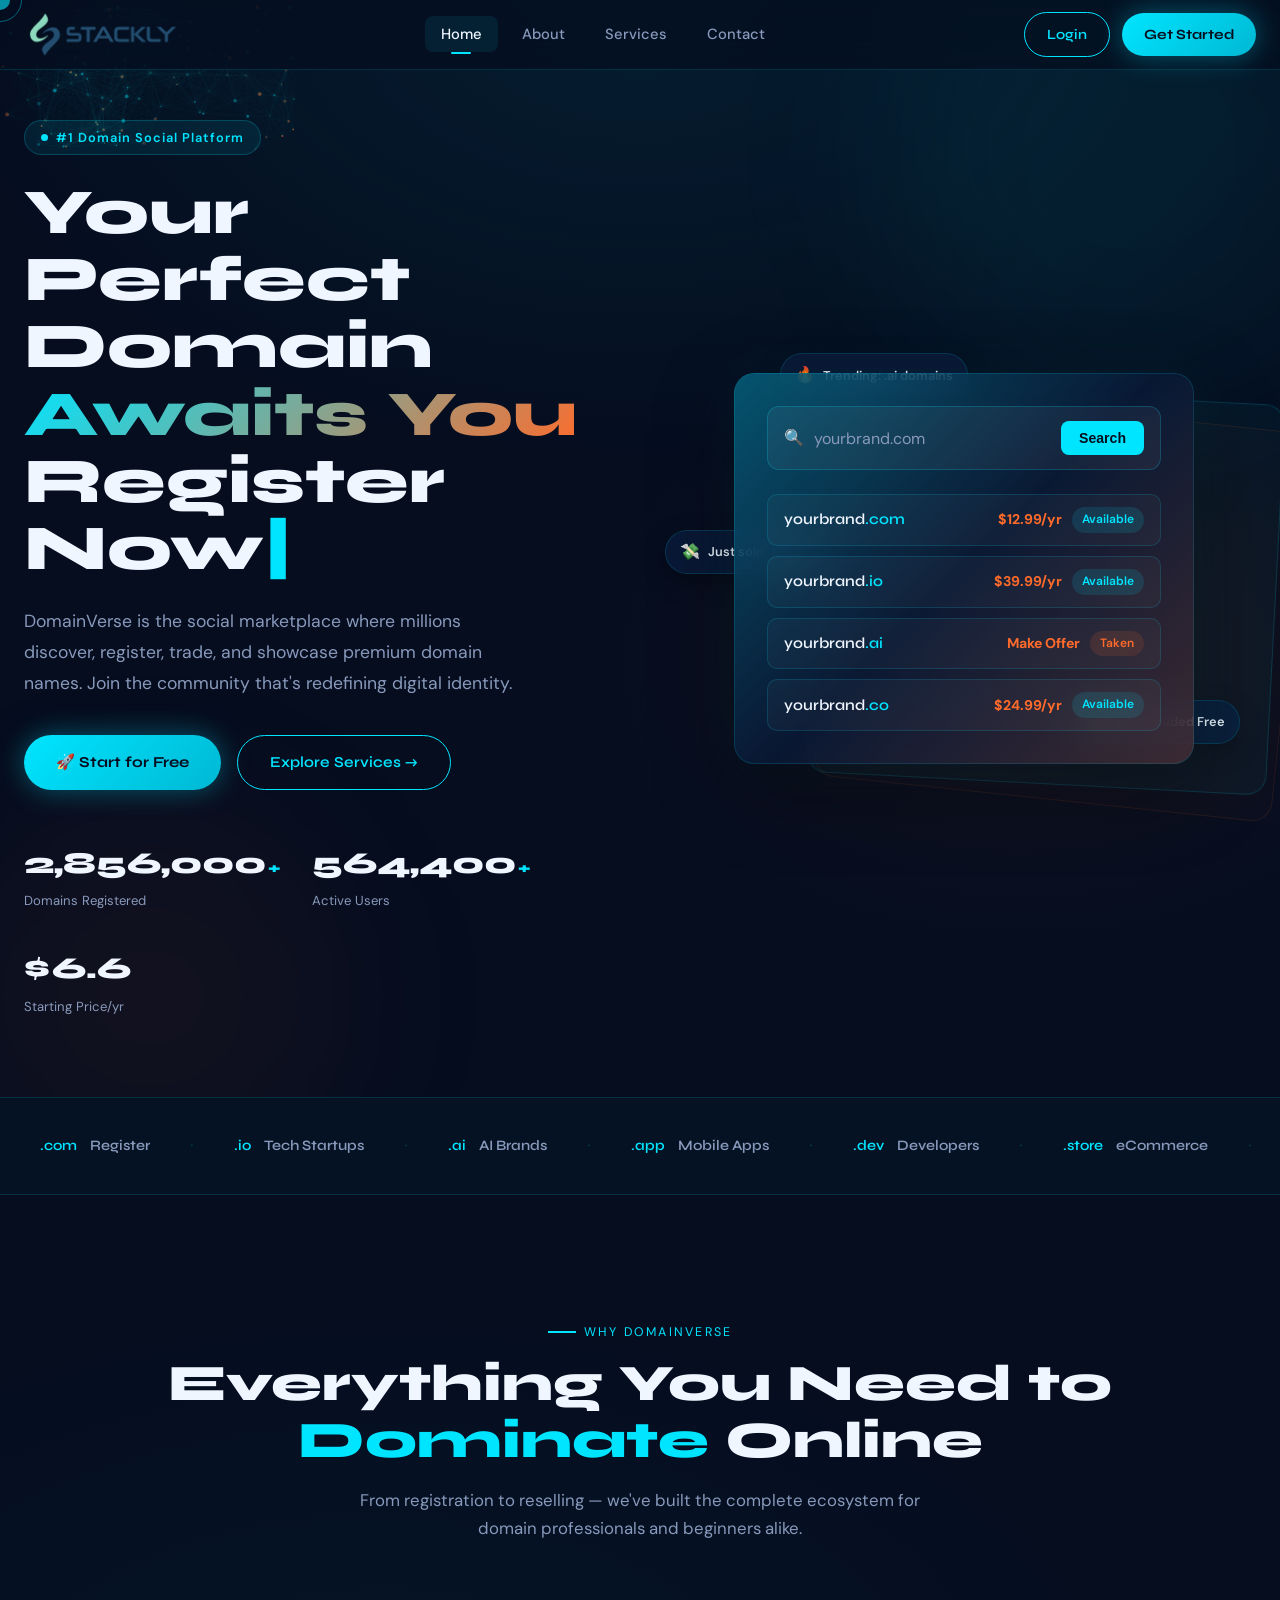
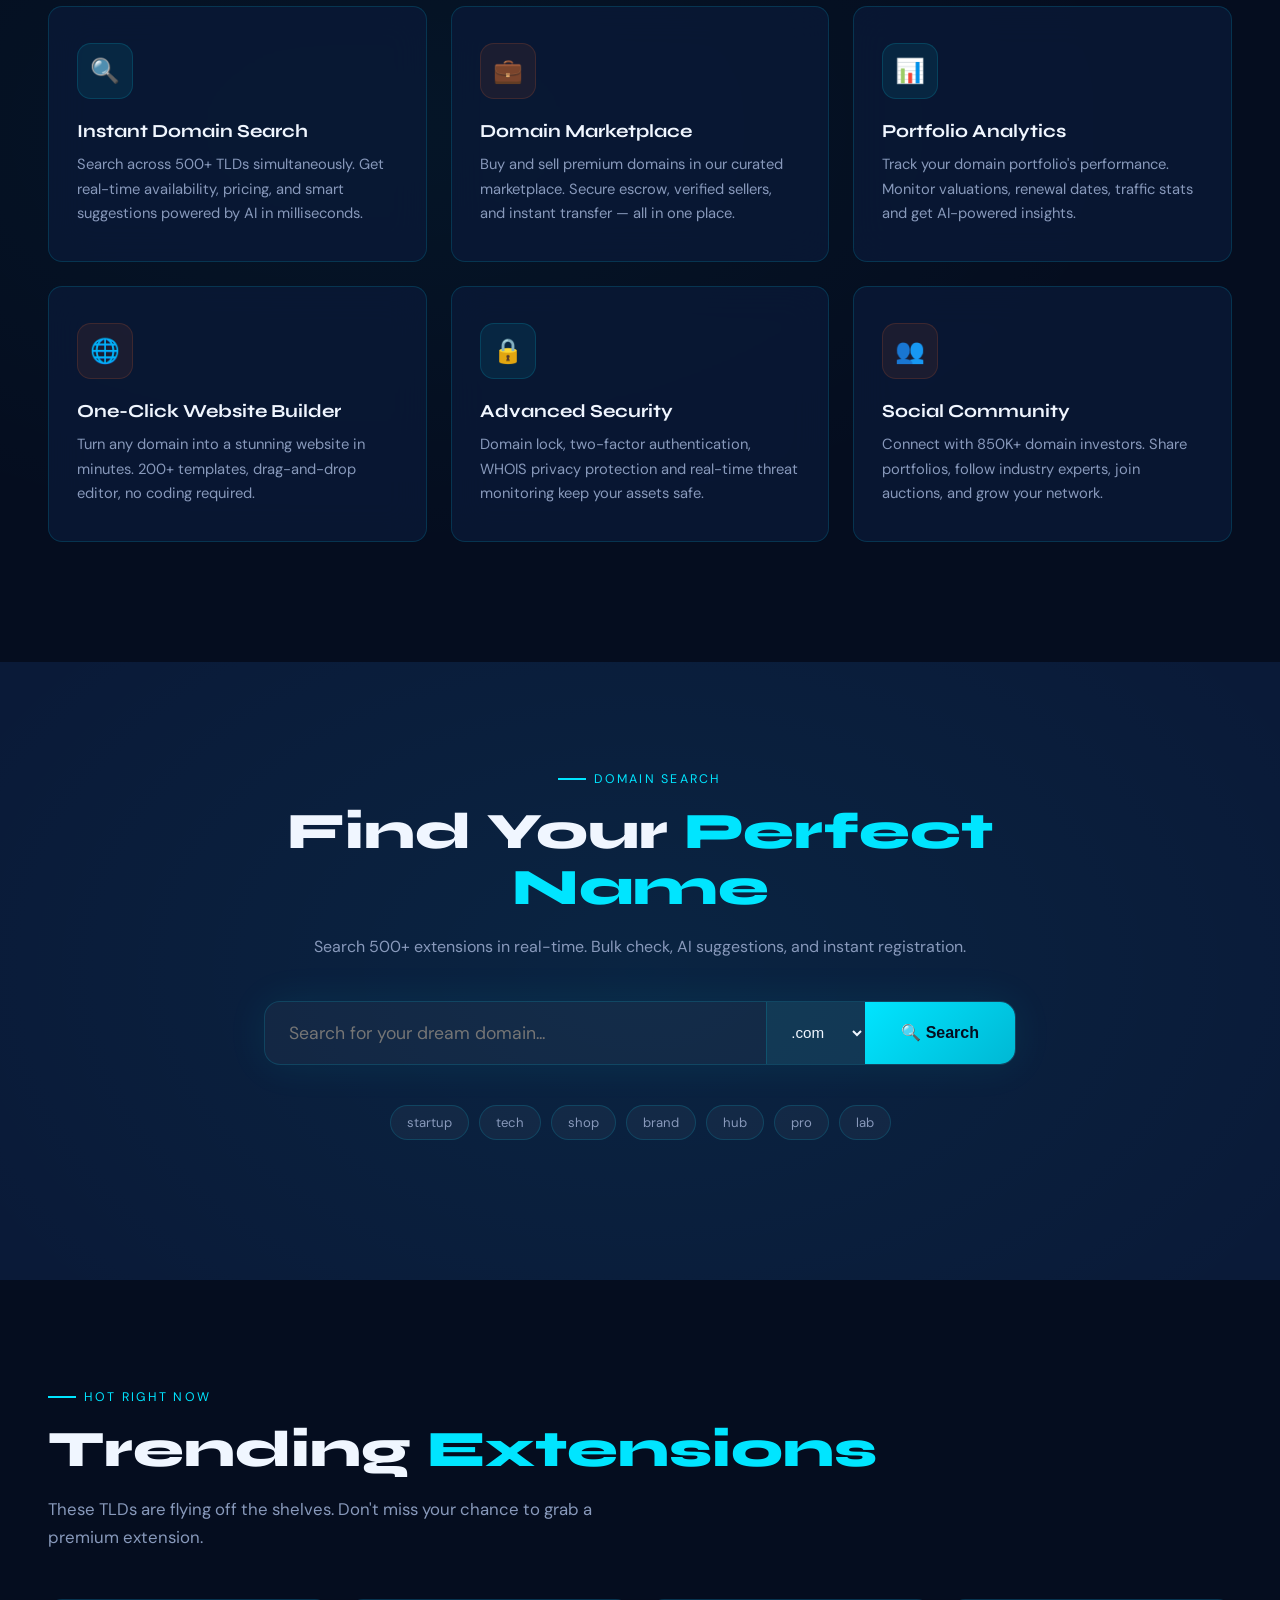
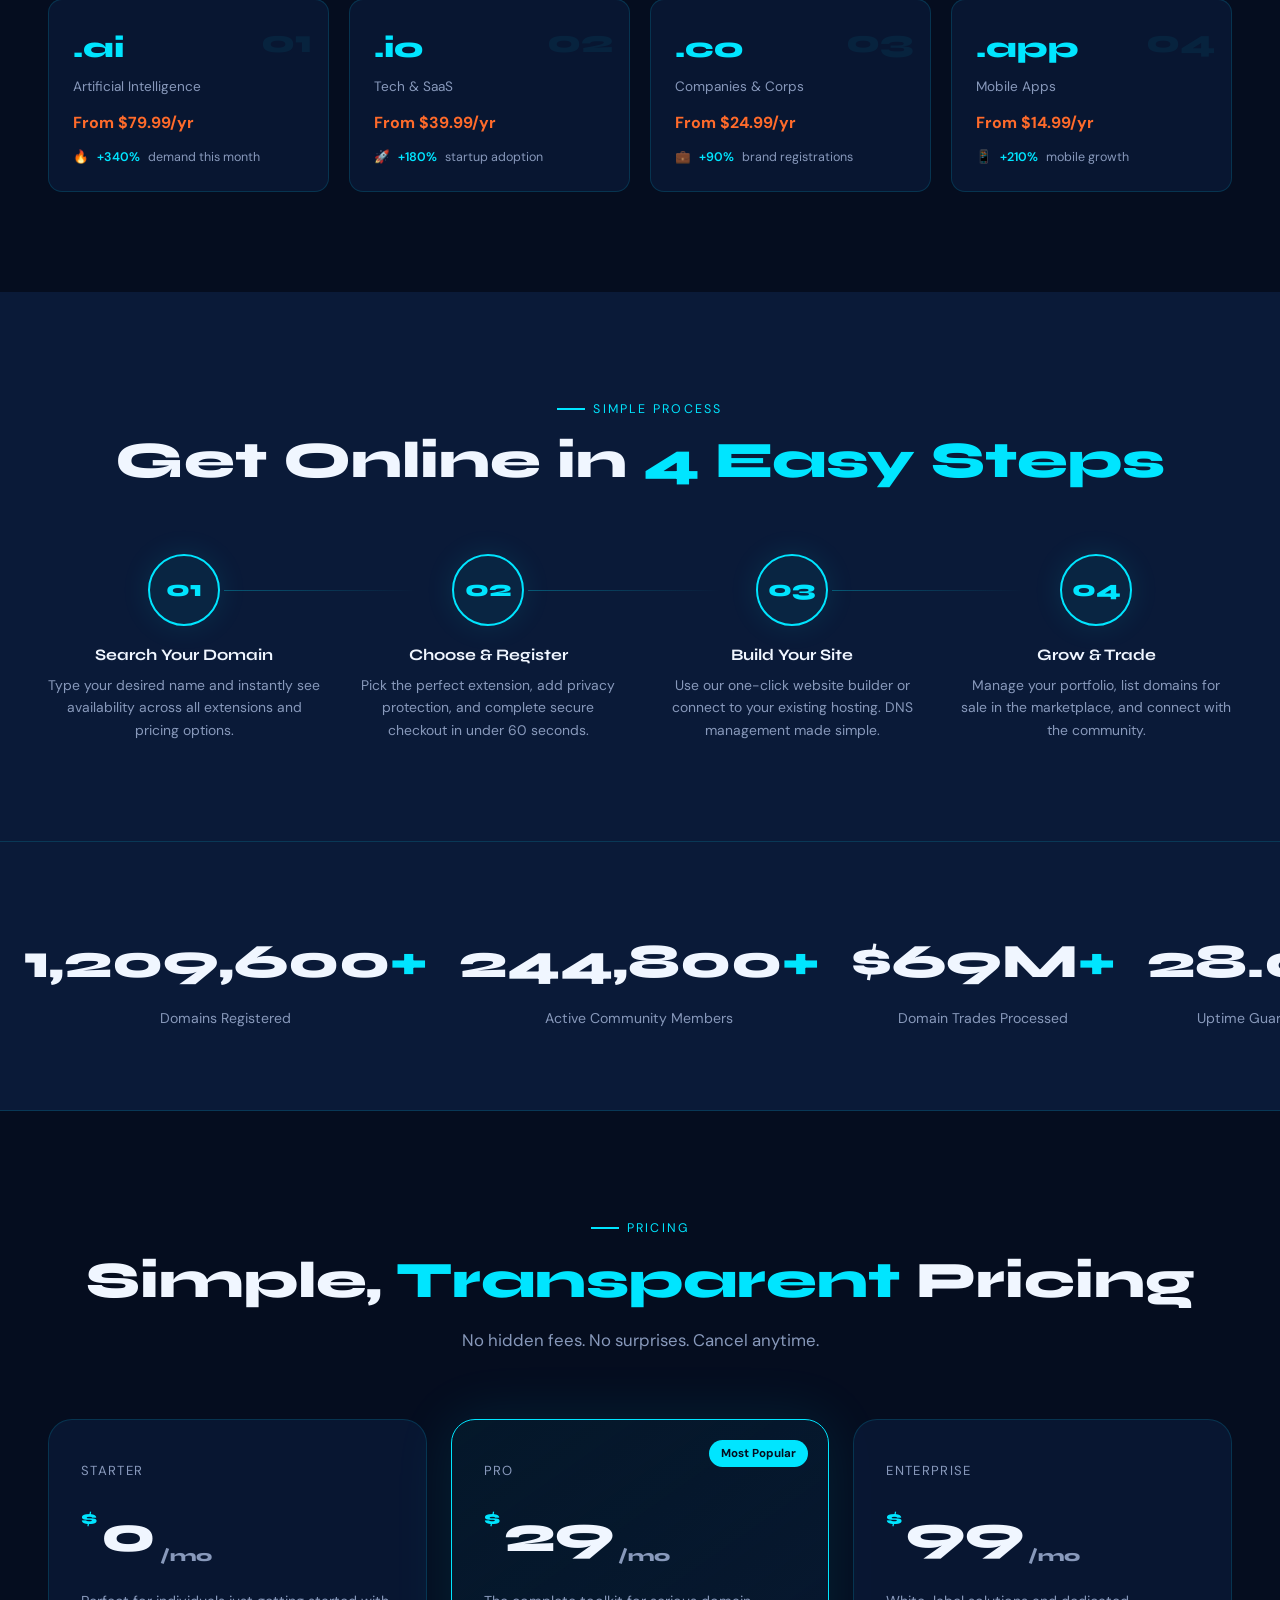
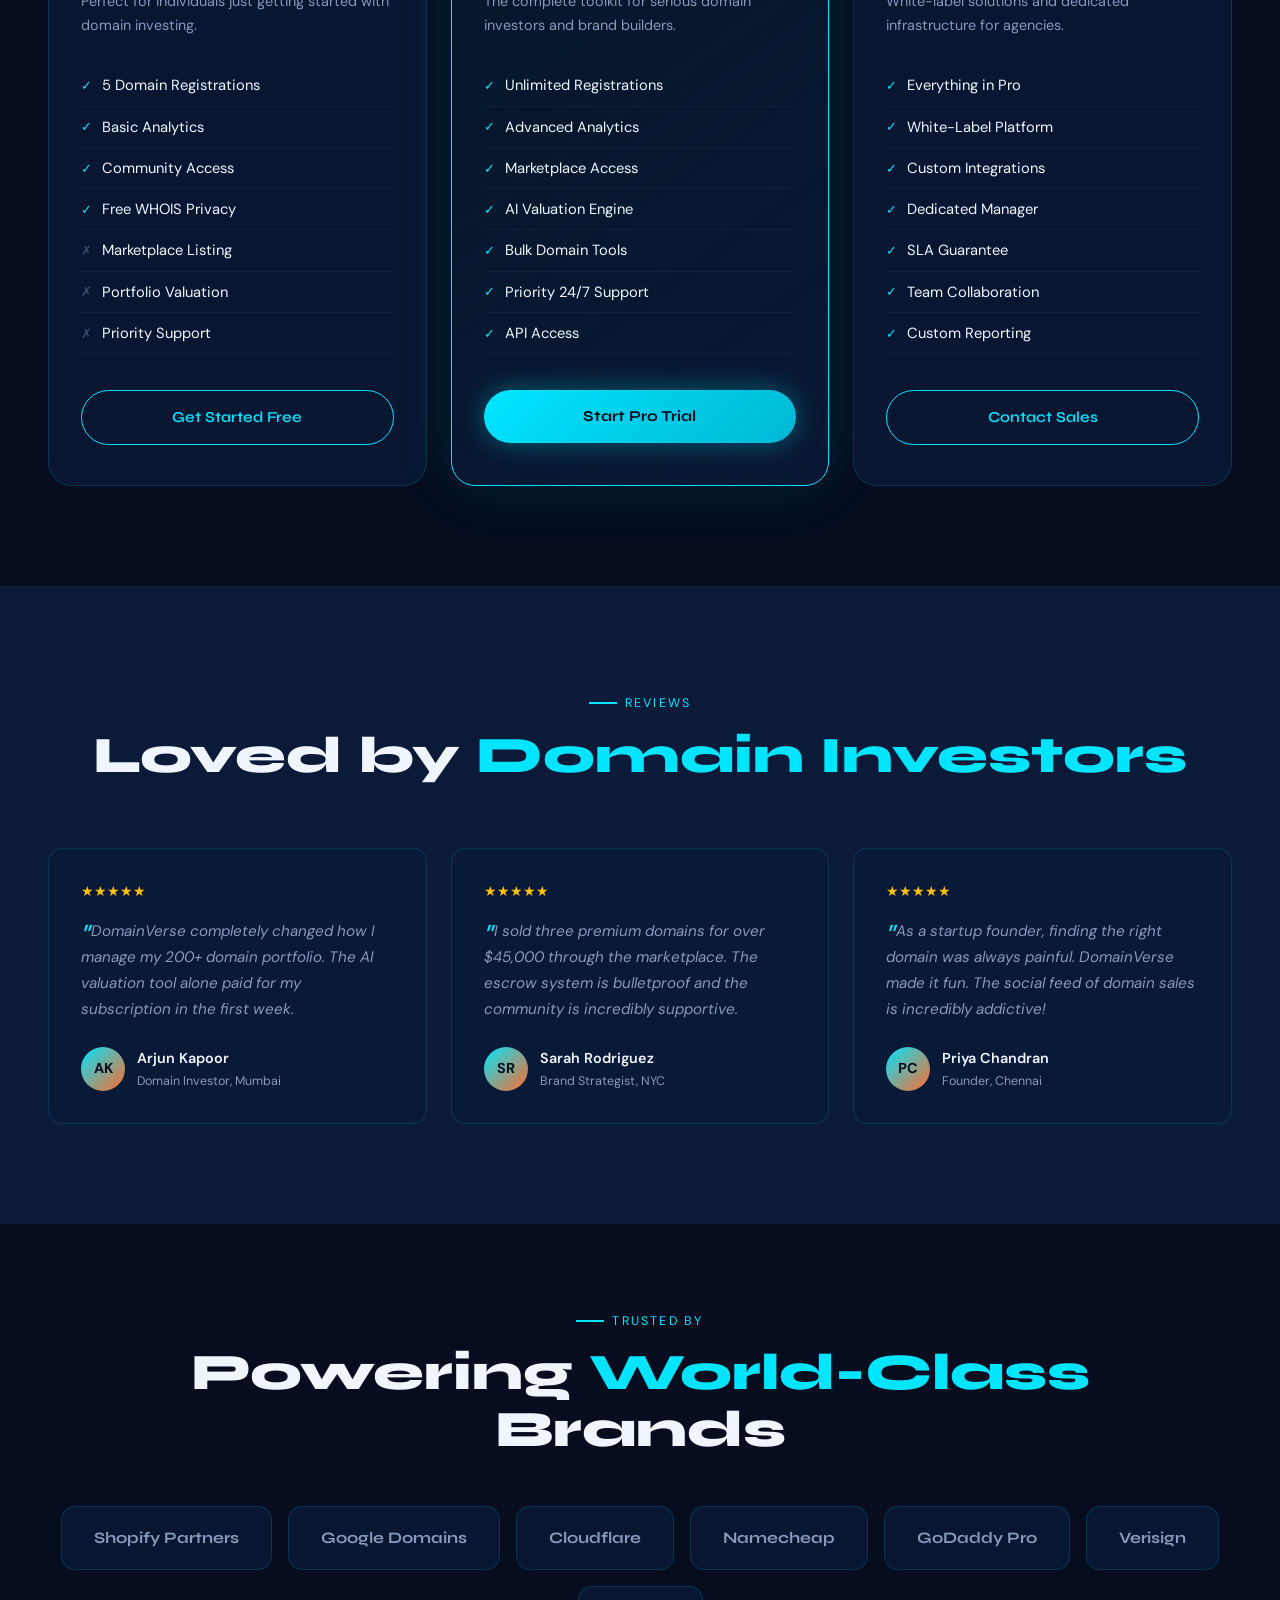
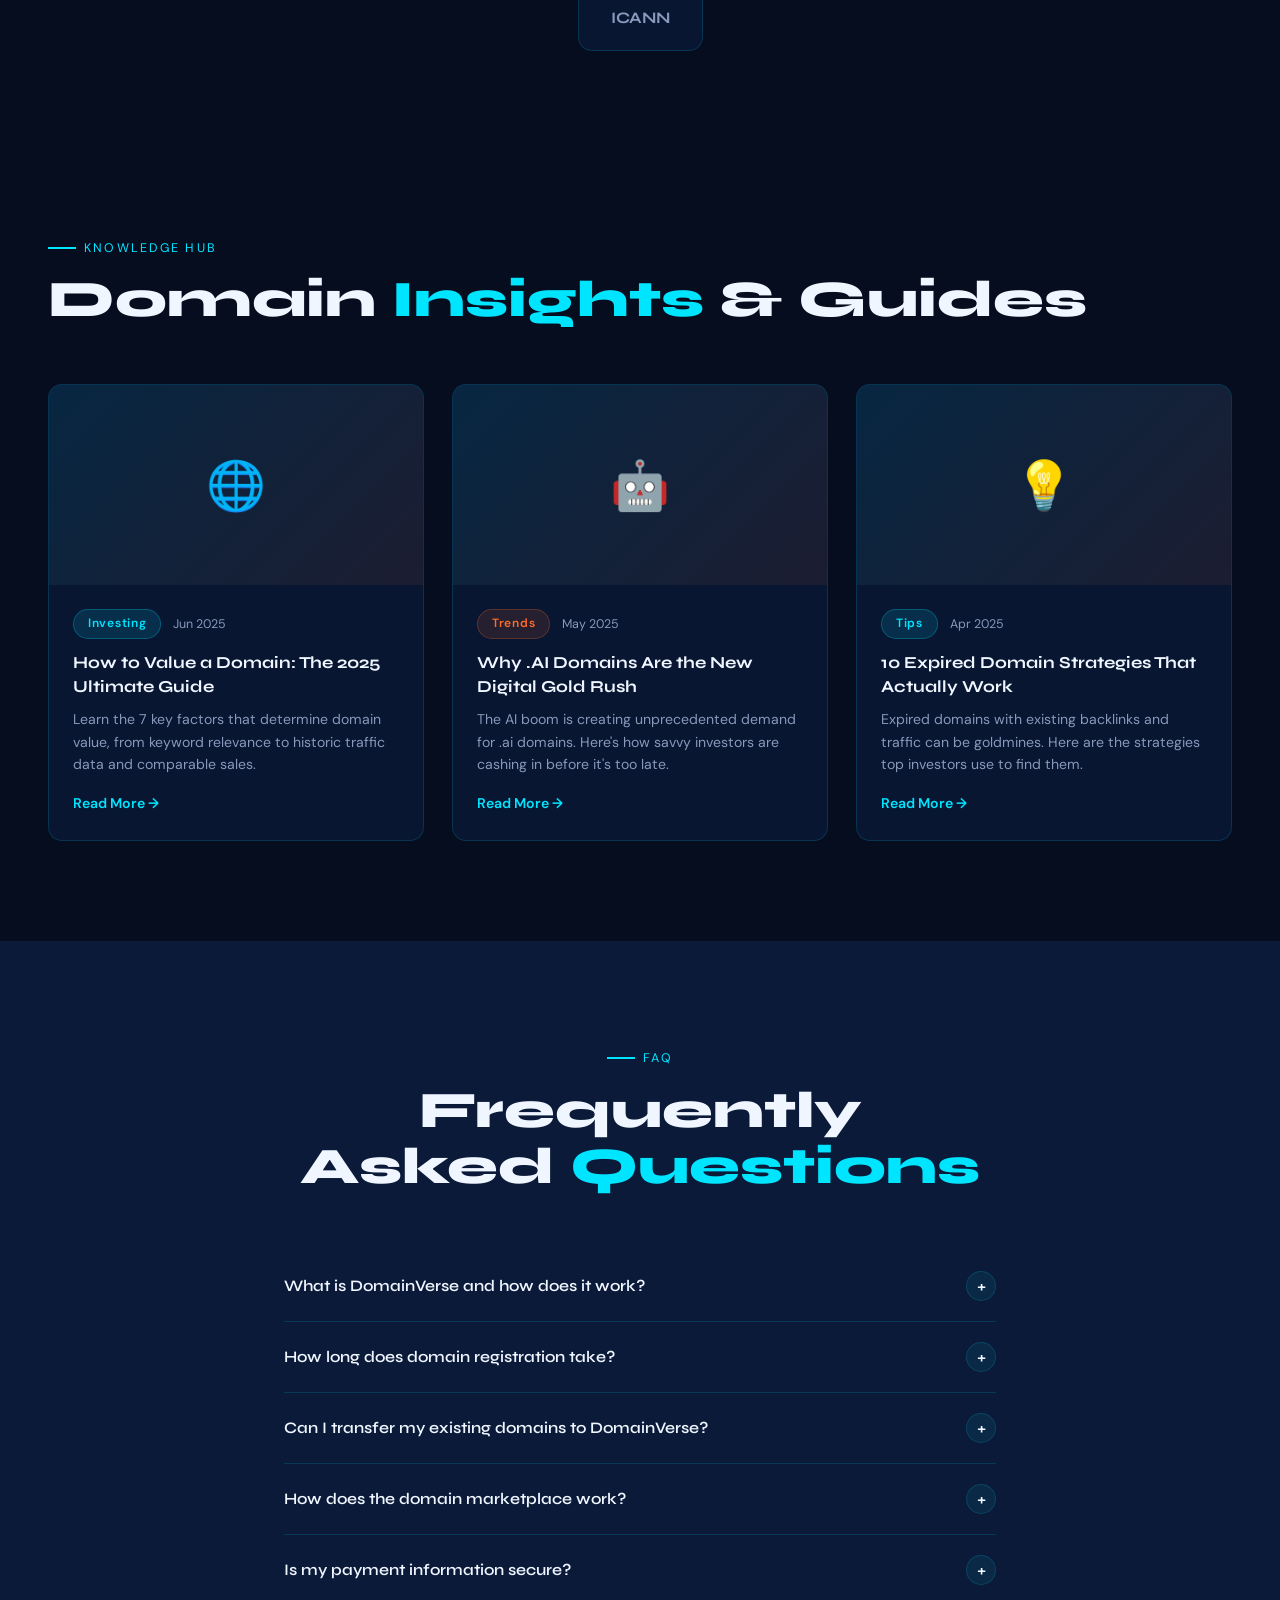
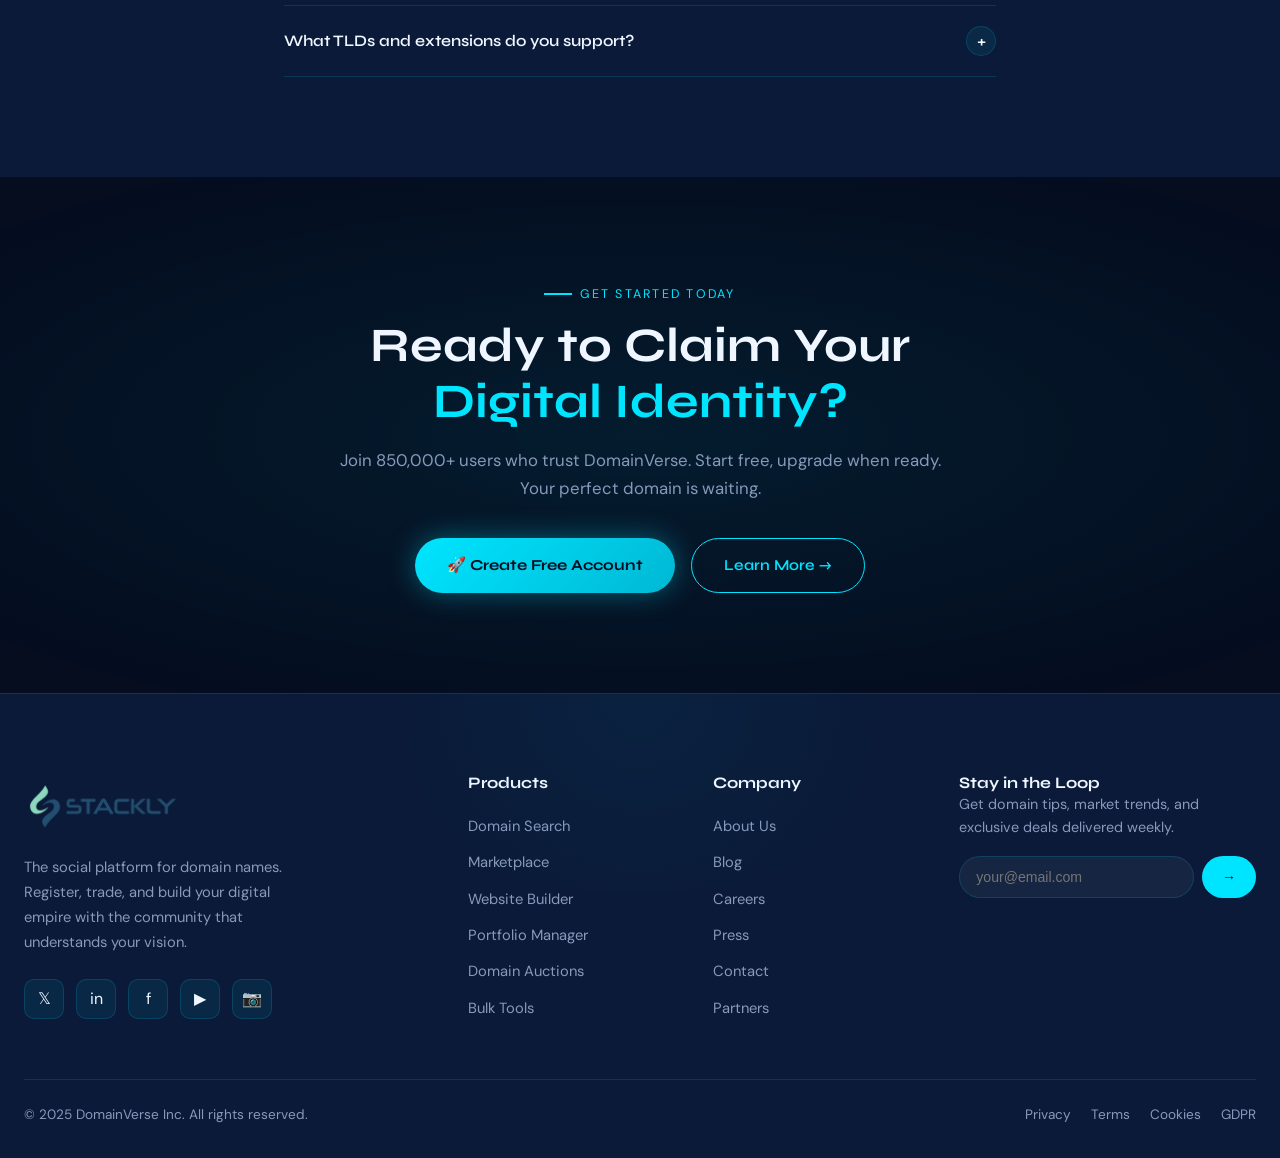
==== index.html @ 34e88f51 "first commit" ====
<!DOCTYPE html>
<html lang="en">
<head>
  <meta charset="UTF-8" />
  <meta name="viewport" content="width=device-width, initial-scale=1.0" />
  <title>DomainVerse — Find, Register & Trade Domain Names</title>
  <meta name="description" content="The social platform for domain enthusiasts. Discover, register, trade and showcase premium domain names." />
  <link rel="stylesheet" href="global.css" />
  <link rel="stylesheet" href="style.css" />
</head>
<body>

<div class="cursor-glow"></div>
<div class="cursor-ring"></div>

<!-- ═══ NAVBAR ═══ -->
<nav class="navbar">
  <div class="nav-inner">
    <a href="index.html" class="nav-logo">
   <img src="assets/stack logo.png" alt="DomainVerse Logo" class="logo-icon" />
    
    </a>
    <ul class="nav-links">
      <li><a href="index.html" class="active">Home</a></li>
      <li><a href="about.html">About</a></li>
      <li><a href="service.html">Services</a></li>
      <li><a href="contact.html">Contact</a></li>
    </ul>
    <div class="nav-actions">
      <a href="login.html" class="btn btn-outline">Login</a>
      <a href="signup.html" class="btn btn-primary">Get Started</a>
    </div>
    <button class="hamburger" aria-label="Menu">
      <span></span><span></span><span></span>
    </button>
  </div>
</nav>

<!-- Mobile Nav -->
<div class="mobile-nav">
  <a href="index.html">Home</a>
  <a href="about.html">About</a>
  <a href="service.html">Services</a>
  <a href="contact.html">Contact</a>
  <a href="login.html" class="btn btn-outline">Login</a>
  <a href="signup.html" class="btn btn-primary">Get Started</a>
</div>

<!-- ═══ HERO ═══ -->
<section class="hero">
  <canvas id="particles-canvas"></canvas>
  <div class="hero-blob hero-blob-1"></div>
  <div class="hero-blob hero-blob-2"></div>
  <div class="hero-inner">
    <div class="hero-content">
      <div class="hero-tag">
        <span class="dot"></span>
        #1 Domain Social Platform
      </div>
      <h1 class="hero-title">
        Your Perfect Domain<br/>
        <span class="highlight">Awaits You</span><br/>
        <span class="typed-line">
          <span class="typed-text" data-words='["Register Now","Trade Domains","Build Brands","Grow Online"]'></span><span style="color:var(--cyan);animation:blink 1s infinite">|</span>
        </span>
      </h1>
      <p class="hero-desc">DomainVerse is the social marketplace where millions discover, register, trade, and showcase premium domain names. Join the community that's redefining digital identity.</p>
      <div class="hero-cta">
        <a href="signup.html" class="btn btn-primary">🚀 Start for Free</a>
        <a href="services.html" class="btn btn-outline">Explore Services →</a>
      </div>
      <div class="hero-stats">
        <div class="hero-stat-item">
          <div class="num"><span data-counter="4200000">0</span><sup>+</sup></div>
          <div class="label">Domains Registered</div>
        </div>
        <div class="hero-stat-item">
          <div class="num"><span data-counter="850000">0</span><sup>+</sup></div>
          <div class="label">Active Users</div>
        </div>
        <div class="hero-stat-item">
          <div class="num">$<span data-counter="9.99">0</span></div>
          <div class="label">Starting Price/yr</div>
        </div>
      </div>
    </div>

    <div class="hero-visual">
      <div class="hero-card-bg-1"></div>
      <div class="hero-card-bg-2"></div>
      <div class="domain-card-stack">
        <div class="orbit-badge b1"><span class="badge-icon">🔥</span> Trending: .ai domains</div>
        <div class="orbit-badge b2"><span class="badge-icon">✅</span> SSL Included Free</div>
        <div class="orbit-badge b3"><span class="badge-icon">💸</span> Just sold: $12,400</div>
        <div class="domain-card-main">
          <div class="domain-search-bar">
            <span>🔍</span>
            <input type="text" placeholder="yourbrand.com" />
            <button>Search</button>
          </div>
          <div class="domain-results">
            <div class="domain-result-row avail">
              <span class="domain-name">yourbrand<span class="domain-ext">.com</span></span>
              <div style="display:flex;align-items:center;gap:10px">
                <span class="domain-price">$12.99/yr</span>
                <span class="domain-avail">Available</span>
              </div>
            </div>
            <div class="domain-result-row avail">
              <span class="domain-name">yourbrand<span class="domain-ext">.io</span></span>
              <div style="display:flex;align-items:center;gap:10px">
                <span class="domain-price">$39.99/yr</span>
                <span class="domain-avail">Available</span>
              </div>
            </div>
            <div class="domain-result-row taken">
              <span class="domain-name">yourbrand<span class="domain-ext">.ai</span></span>
              <div style="display:flex;align-items:center;gap:10px">
                <span class="domain-price">Make Offer</span>
                <span class="domain-avail">Taken</span>
              </div>
            </div>
            <div class="domain-result-row avail">
              <span class="domain-name">yourbrand<span class="domain-ext">.co</span></span>
              <div style="display:flex;align-items:center;gap:10px">
                <span class="domain-price">$24.99/yr</span>
                <span class="domain-avail">Available</span>
              </div>
            </div>
          </div>
        </div>
      </div>
    </div>
  </div>
</section>

<!-- ═══ MARQUEE ═══ -->
<div class="marquee-section">
  <div class="marquee-track">
    <span class="marquee-item"><span class="ext">.com</span> &nbsp;Register</span>
    <span class="marquee-sep">·</span>
    <span class="marquee-item"><span class="ext">.io</span> &nbsp;Tech Startups</span>
    <span class="marquee-sep">·</span>
    <span class="marquee-item"><span class="ext">.ai</span> &nbsp;AI Brands</span>
    <span class="marquee-sep">·</span>
    <span class="marquee-item"><span class="ext">.app</span> &nbsp;Mobile Apps</span>
    <span class="marquee-sep">·</span>
    <span class="marquee-item"><span class="ext">.dev</span> &nbsp;Developers</span>
    <span class="marquee-sep">·</span>
    <span class="marquee-item"><span class="ext">.store</span> &nbsp;eCommerce</span>
    <span class="marquee-sep">·</span>
    <span class="marquee-item"><span class="ext">.xyz</span> &nbsp;Next Gen</span>
    <span class="marquee-sep">·</span>
    <span class="marquee-item"><span class="ext">.tech</span> &nbsp;Technology</span>
    <span class="marquee-sep">·</span>
    <span class="marquee-item"><span class="ext">.pro</span> &nbsp;Professionals</span>
    <span class="marquee-sep">·</span>
    <!-- duplicate for seamless -->
    <span class="marquee-item"><span class="ext">.com</span> &nbsp;Register</span>
    <span class="marquee-sep">·</span>
    <span class="marquee-item"><span class="ext">.io</span> &nbsp;Tech Startups</span>
    <span class="marquee-sep">·</span>
    <span class="marquee-item"><span class="ext">.ai</span> &nbsp;AI Brands</span>
    <span class="marquee-sep">·</span>
    <span class="marquee-item"><span class="ext">.app</span> &nbsp;Mobile Apps</span>
    <span class="marquee-sep">·</span>
    <span class="marquee-item"><span class="ext">.dev</span> &nbsp;Developers</span>
    <span class="marquee-sep">·</span>
    <span class="marquee-item"><span class="ext">.store</span> &nbsp;eCommerce</span>
    <span class="marquee-sep">·</span>
    <span class="marquee-item"><span class="ext">.xyz</span> &nbsp;Next Gen</span>
    <span class="marquee-sep">·</span>
    <span class="marquee-item"><span class="ext">.tech</span> &nbsp;Technology</span>
    <span class="marquee-sep">·</span>
    <span class="marquee-item"><span class="ext">.pro</span> &nbsp;Professionals</span>
    <span class="marquee-sep">·</span>
  </div>
</div>

<!-- ═══ FEATURES ═══ -->
<section class="features-section">
  <div class="container">
    <div class="features-header">
      <div class="section-tag">Why DomainVerse</div>
      <h2 class="section-title">Everything You Need to <span>Dominate</span> Online</h2>
      <p class="section-desc">From registration to reselling — we've built the complete ecosystem for domain professionals and beginners alike.</p>
    </div>
    <div class="features-grid">
      <div class="feature-card reveal delay-1">
        <div class="feature-icon">🔍</div>
        <h3>Instant Domain Search</h3>
        <p>Search across 500+ TLDs simultaneously. Get real-time availability, pricing, and smart suggestions powered by AI in milliseconds.</p>
      </div>
      <div class="feature-card reveal delay-2">
        <div class="feature-icon orange">💼</div>
        <h3>Domain Marketplace</h3>
        <p>Buy and sell premium domains in our curated marketplace. Secure escrow, verified sellers, and instant transfer — all in one place.</p>
      </div>
      <div class="feature-card reveal delay-3">
        <div class="feature-icon">📊</div>
        <h3>Portfolio Analytics</h3>
        <p>Track your domain portfolio's performance. Monitor valuations, renewal dates, traffic stats and get AI-powered insights.</p>
      </div>
      <div class="feature-card reveal delay-1">
        <div class="feature-icon orange">🌐</div>
        <h3>One-Click Website Builder</h3>
        <p>Turn any domain into a stunning website in minutes. 200+ templates, drag-and-drop editor, no coding required.</p>
      </div>
      <div class="feature-card reveal delay-2">
        <div class="feature-icon">🔒</div>
        <h3>Advanced Security</h3>
        <p>Domain lock, two-factor authentication, WHOIS privacy protection and real-time threat monitoring keep your assets safe.</p>
      </div>
      <div class="feature-card reveal delay-3">
        <div class="feature-icon orange">👥</div>
        <h3>Social Community</h3>
        <p>Connect with 850K+ domain investors. Share portfolios, follow industry experts, join auctions, and grow your network.</p>
      </div>
    </div>
  </div>
</section>

<!-- ═══ BIG SEARCH ═══ -->
<section class="search-section">
  <div class="container">
    <div class="section-tag">Domain Search</div>
    <h2 class="section-title reveal">Find Your <span>Perfect Name</span></h2>
    <p style="color:var(--muted);margin-bottom:0" class="reveal delay-1">Search 500+ extensions in real-time. Bulk check, AI suggestions, and instant registration.</p>
    <div class="big-search reveal delay-2">
      <input type="text" id="bigSearchInput" placeholder="Search for your dream domain..." />
      <select>
        <option>.com</option><option>.io</option><option>.ai</option>
        <option>.co</option><option>.app</option><option>.dev</option>
        <option>.xyz</option><option>.store</option>
      </select>
      <button onclick="doBigSearch()">🔍 Search</button>
    </div>
    <div class="search-tags">
      <span class="search-tag" onclick="fillSearch('startup')">startup</span>
      <span class="search-tag" onclick="fillSearch('tech')">tech</span>
      <span class="search-tag" onclick="fillSearch('shop')">shop</span>
      <span class="search-tag" onclick="fillSearch('brand')">brand</span>
      <span class="search-tag" onclick="fillSearch('hub')">hub</span>
      <span class="search-tag" onclick="fillSearch('pro')">pro</span>
      <span class="search-tag" onclick="fillSearch('lab')">lab</span>
    </div>
    <div class="search-results-grid" id="searchResultsGrid"></div>
  </div>
</section>

<!-- ═══ TRENDING ═══ -->
<section class="trending-section">
  <div class="container">
    <div class="section-tag">Hot Right Now</div>
    <h2 class="section-title reveal">Trending <span>Extensions</span></h2>
    <p class="section-desc reveal delay-1">These TLDs are flying off the shelves. Don't miss your chance to grab a premium extension.</p>
    <div class="trending-grid">
      <div class="trending-card reveal delay-1" data-rank="01">
        <div class="t-ext">.ai</div>
        <div class="t-name">Artificial Intelligence</div>
        <div class="t-price">From $79.99/yr</div>
        <div class="t-meta">🔥 <span class="t-change">+340%</span> demand this month</div>
      </div>
      <div class="trending-card reveal delay-2" data-rank="02">
        <div class="t-ext">.io</div>
        <div class="t-name">Tech & SaaS</div>
        <div class="t-price">From $39.99/yr</div>
        <div class="t-meta">🚀 <span class="t-change">+180%</span> startup adoption</div>
      </div>
      <div class="trending-card reveal delay-3" data-rank="03">
        <div class="t-ext">.co</div>
        <div class="t-name">Companies & Corps</div>
        <div class="t-price">From $24.99/yr</div>
        <div class="t-meta">💼 <span class="t-change">+90%</span> brand registrations</div>
      </div>
      <div class="trending-card reveal delay-4" data-rank="04">
        <div class="t-ext">.app</div>
        <div class="t-name">Mobile Apps</div>
        <div class="t-price">From $14.99/yr</div>
        <div class="t-meta">📱 <span class="t-change">+210%</span> mobile growth</div>
      </div>
    </div>
  </div>
</section>

<!-- ═══ HOW IT WORKS ═══ -->
<section class="hiw-section">
  <div class="container">
    <div style="text-align:center">
      <div class="section-tag">Simple Process</div>
      <h2 class="section-title reveal">Get Online in <span>4 Easy Steps</span></h2>
    </div>
    <div class="hiw-steps">
      <div class="hiw-step reveal delay-1">
        <div class="hiw-number">01</div>
        <h3>Search Your Domain</h3>
        <p>Type your desired name and instantly see availability across all extensions and pricing options.</p>
      </div>
      <div class="hiw-step reveal delay-2">
        <div class="hiw-number">02</div>
        <h3>Choose & Register</h3>
        <p>Pick the perfect extension, add privacy protection, and complete secure checkout in under 60 seconds.</p>
      </div>
      <div class="hiw-step reveal delay-3">
        <div class="hiw-number">03</div>
        <h3>Build Your Site</h3>
        <p>Use our one-click website builder or connect to your existing hosting. DNS management made simple.</p>
      </div>
      <div class="hiw-step reveal delay-4">
        <div class="hiw-number">04</div>
        <h3>Grow & Trade</h3>
        <p>Manage your portfolio, list domains for sale in the marketplace, and connect with the community.</p>
      </div>
    </div>
  </div>
</section>

<!-- ═══ STATS ═══ -->
<section class="stats-section">
  <div class="stats-grid">
    <div class="stat-item reveal delay-1">
      <div class="stat-num"><span data-counter="4200000">0</span><span class="plus">+</span></div>
      <div class="stat-label">Domains Registered</div>
    </div>
    <div class="stat-item reveal delay-2">
      <div class="stat-num"><span data-counter="850000">0</span><span class="plus">+</span></div>
      <div class="stat-label">Active Community Members</div>
    </div>
    <div class="stat-item reveal delay-3">
      <div class="stat-num">$<span data-counter="240">0</span>M<span class="plus">+</span></div>
      <div class="stat-label">Domain Trades Processed</div>
    </div>
    <div class="stat-item reveal delay-4">
      <div class="stat-num"><span data-counter="99.9">0</span><span class="plus">%</span></div>
      <div class="stat-label">Uptime Guaranteed</div>
    </div>
  </div>
</section>

<!-- ═══ PRICING ═══ -->
<section class="pricing-section">
  <div class="container">
    <div style="text-align:center">
      <div class="section-tag">Pricing</div>
      <h2 class="section-title reveal">Simple, <span>Transparent</span> Pricing</h2>
      <p class="section-desc" style="margin:0 auto 0; text-align:center" class="reveal delay-1">No hidden fees. No surprises. Cancel anytime.</p>
    </div>
    <div class="pricing-grid">
      <div class="pricing-card reveal delay-1">
        <p class="pricing-plan">Starter</p>
        <div class="pricing-price"><sup>$</sup>0<span class="period">/mo</span></div>
        <p class="pricing-desc">Perfect for individuals just getting started with domain investing.</p>
        <ul class="pricing-features">
          <li><span class="check">✓</span> 5 Domain Registrations</li>
          <li><span class="check">✓</span> Basic Analytics</li>
          <li><span class="check">✓</span> Community Access</li>
          <li><span class="check">✓</span> Free WHOIS Privacy</li>
          <li><span class="cross">✗</span> Marketplace Listing</li>
          <li><span class="cross">✗</span> Portfolio Valuation</li>
          <li><span class="cross">✗</span> Priority Support</li>
        </ul>
        <a href="signup.html" class="btn btn-outline" style="width:100%;justify-content:center">Get Started Free</a>
      </div>
      <div class="pricing-card featured reveal delay-2">
        <span class="pricing-popular">Most Popular</span>
        <p class="pricing-plan">Pro</p>
        <div class="pricing-price"><sup>$</sup>29<span class="period">/mo</span></div>
        <p class="pricing-desc">The complete toolkit for serious domain investors and brand builders.</p>
        <ul class="pricing-features">
          <li><span class="check">✓</span> Unlimited Registrations</li>
          <li><span class="check">✓</span> Advanced Analytics</li>
          <li><span class="check">✓</span> Marketplace Access</li>
          <li><span class="check">✓</span> AI Valuation Engine</li>
          <li><span class="check">✓</span> Bulk Domain Tools</li>
          <li><span class="check">✓</span> Priority 24/7 Support</li>
          <li><span class="check">✓</span> API Access</li>
        </ul>
        <a href="signup.html" class="btn btn-primary" style="width:100%;justify-content:center">Start Pro Trial</a>
      </div>
      <div class="pricing-card reveal delay-3">
        <p class="pricing-plan">Enterprise</p>
        <div class="pricing-price"><sup>$</sup>99<span class="period">/mo</span></div>
        <p class="pricing-desc">White-label solutions and dedicated infrastructure for agencies.</p>
        <ul class="pricing-features">
          <li><span class="check">✓</span> Everything in Pro</li>
          <li><span class="check">✓</span> White-Label Platform</li>
          <li><span class="check">✓</span> Custom Integrations</li>
          <li><span class="check">✓</span> Dedicated Manager</li>
          <li><span class="check">✓</span> SLA Guarantee</li>
          <li><span class="check">✓</span> Team Collaboration</li>
          <li><span class="check">✓</span> Custom Reporting</li>
        </ul>
        <a href="contact.html" class="btn btn-outline" style="width:100%;justify-content:center">Contact Sales</a>
      </div>
    </div>
  </div>
</section>

<!-- ═══ TESTIMONIALS ═══ -->
<section class="testimonials-section">
  <div class="container">
    <div style="text-align:center">
      <div class="section-tag">Reviews</div>
      <h2 class="section-title reveal">Loved by <span>Domain Investors</span></h2>
    </div>
    <div class="testi-grid">
      <div class="testi-card reveal delay-1">
        <div class="testi-stars">★★★★★</div>
        <p class="testi-text">DomainVerse completely changed how I manage my 200+ domain portfolio. The AI valuation tool alone paid for my subscription in the first week.</p>
        <div class="testi-author">
          <div class="testi-avatar">AK</div>
          <div>
            <div class="testi-author-name">Arjun Kapoor</div>
            <div class="testi-author-role">Domain Investor, Mumbai</div>
          </div>
        </div>
      </div>
      <div class="testi-card reveal delay-2">
        <div class="testi-stars">★★★★★</div>
        <p class="testi-text">I sold three premium domains for over $45,000 through the marketplace. The escrow system is bulletproof and the community is incredibly supportive.</p>
        <div class="testi-author">
          <div class="testi-avatar">SR</div>
          <div>
            <div class="testi-author-name">Sarah Rodriguez</div>
            <div class="testi-author-role">Brand Strategist, NYC</div>
          </div>
        </div>
      </div>
      <div class="testi-card reveal delay-3">
        <div class="testi-stars">★★★★★</div>
        <p class="testi-text">As a startup founder, finding the right domain was always painful. DomainVerse made it fun. The social feed of domain sales is incredibly addictive!</p>
        <div class="testi-author">
          <div class="testi-avatar">PC</div>
          <div>
            <div class="testi-author-name">Priya Chandran</div>
            <div class="testi-author-role">Founder, Chennai</div>
          </div>
        </div>
      </div>
    </div>
  </div>
</section>

<!-- ═══ PARTNERS ═══ -->
<section class="partners-section">
  <div class="container">
    <div class="section-tag">Trusted By</div>
    <h2 class="section-title reveal">Powering <span>World-Class</span> Brands</h2>
    <div class="partners-grid">
      <div class="partner-logo reveal delay-1">Shopify Partners</div>
      <div class="partner-logo reveal delay-2">Google Domains</div>
      <div class="partner-logo reveal delay-3">Cloudflare</div>
      <div class="partner-logo reveal delay-4">Namecheap</div>
      <div class="partner-logo reveal delay-1">GoDaddy Pro</div>
      <div class="partner-logo reveal delay-2">Verisign</div>
      <div class="partner-logo reveal delay-3">ICANN</div>
    </div>
  </div>
</section>

<!-- ═══ BLOG ═══ -->
<section class="blog-section">
  <div class="container">
    <div class="section-tag">Knowledge Hub</div>
    <h2 class="section-title reveal">Domain <span>Insights</span> & Guides</h2>
    <div class="blog-grid">
      <div class="blog-card reveal delay-1">
        <div class="blog-img">🌐</div>
        <div class="blog-body">
          <div class="blog-meta">
            <span class="badge badge-cyan">Investing</span>
            <span class="date">Jun 2025</span>
          </div>
          <h3>How to Value a Domain: The 2025 Ultimate Guide</h3>
          <p>Learn the 7 key factors that determine domain value, from keyword relevance to historic traffic data and comparable sales.</p>
          <a href="#" class="blog-link">Read More →</a>
        </div>
      </div>
      <div class="blog-card reveal delay-2">
        <div class="blog-img">🤖</div>
        <div class="blog-body">
          <div class="blog-meta">
            <span class="badge badge-orange">Trends</span>
            <span class="date">May 2025</span>
          </div>
          <h3>Why .AI Domains Are the New Digital Gold Rush</h3>
          <p>The AI boom is creating unprecedented demand for .ai domains. Here's how savvy investors are cashing in before it's too late.</p>
          <a href="#" class="blog-link">Read More →</a>
        </div>
      </div>
      <div class="blog-card reveal delay-3">
        <div class="blog-img">💡</div>
        <div class="blog-body">
          <div class="blog-meta">
            <span class="badge badge-cyan">Tips</span>
            <span class="date">Apr 2025</span>
          </div>
          <h3>10 Expired Domain Strategies That Actually Work</h3>
          <p>Expired domains with existing backlinks and traffic can be goldmines. Here are the strategies top investors use to find them.</p>
          <a href="#" class="blog-link">Read More →</a>
        </div>
      </div>
    </div>
  </div>
</section>

<!-- ═══ FAQ ═══ -->
<section class="faq-section">
  <div class="container">
    <div style="text-align:center">
      <div class="section-tag">FAQ</div>
      <h2 class="section-title reveal">Frequently Asked <span>Questions</span></h2>
    </div>
    <div class="faq-list">
      <div class="faq-item reveal">
        <div class="faq-question">
          What is DomainVerse and how does it work?
          <span class="faq-toggle">+</span>
        </div>
        <div class="faq-answer">DomainVerse is a social domain marketplace where you can register, buy, sell, and trade domain names. Create your account, search for domains, register instantly, and connect with our community of 850,000+ domain enthusiasts and investors worldwide.</div>
      </div>
      <div class="faq-item reveal">
        <div class="faq-question">
          How long does domain registration take?
          <span class="faq-toggle">+</span>
        </div>
        <div class="faq-answer">Domain registration is instant! After completing checkout (which takes about 60 seconds), your domain is registered and active within minutes. DNS propagation typically takes 24-48 hours globally, though most changes resolve within 1-4 hours.</div>
      </div>
      <div class="faq-item reveal">
        <div class="faq-question">
          Can I transfer my existing domains to DomainVerse?
          <span class="faq-toggle">+</span>
        </div>
        <div class="faq-answer">Absolutely! We support domain transfers from all major registrars including GoDaddy, Namecheap, and Google Domains. The transfer process is free and typically completes within 5-7 days. Your existing registration period is preserved during transfer.</div>
      </div>
      <div class="faq-item reveal">
        <div class="faq-question">
          How does the domain marketplace work?
          <span class="faq-toggle">+</span>
        </div>
        <div class="faq-answer">Our marketplace lets you list domains for sale with a Buy Now price or accept offers. When a sale is agreed, our secure escrow system holds funds until the domain is transferred. We charge a 5% success fee on completed sales with no upfront listing costs.</div>
      </div>
      <div class="faq-item reveal">
        <div class="faq-question">
          Is my payment information secure?
          <span class="faq-toggle">+</span>
        </div>
        <div class="faq-answer">Yes, completely. We use 256-bit SSL encryption, are PCI-DSS compliant, and never store card data on our servers. Payments are processed through Stripe, one of the world's most trusted payment processors. We also support PayPal, crypto, and bank transfers.</div>
      </div>
      <div class="faq-item reveal">
        <div class="faq-question">
          What TLDs and extensions do you support?
          <span class="faq-toggle">+</span>
        </div>
        <div class="faq-answer">We support 500+ domain extensions including all major gTLDs (.com, .net, .org), popular new TLDs (.io, .ai, .app, .dev, .co), country codes, and specialty extensions. If you need a specific TLD not listed, contact our support team.</div>
      </div>
    </div>
  </div>
</section>

<!-- ═══ CTA ═══ -->
<section class="cta-section">
  <div class="container">
    <div class="section-tag" style="justify-content:center">Get Started Today</div>
    <h2 class="reveal">Ready to Claim Your <span style="color:var(--cyan)">Digital Identity?</span></h2>
    <p class="reveal delay-1">Join 850,000+ users who trust DomainVerse. Start free, upgrade when ready. Your perfect domain is waiting.</p>
    <div class="cta-btns reveal delay-2">
      <a href="signup.html" class="btn btn-primary">🚀 Create Free Account</a>
      <a href="about.html" class="btn btn-outline">Learn More →</a>
    </div>
  </div>
</section>

<!-- ═══ FOOTER ═══ -->
<footer class="footer">
  <div class="footer-grid">
    <div class="footer-brand">
 <a href="index.html" class="nav-logo">
   <img src="assets/stack logo.png" alt="DomainVerse Logo" class="logo-icon" />
    
    </a>
      <p>The social platform for domain names. Register, trade, and build your digital empire with the community that understands your vision.</p>
      <div class="footer-social">
        <a href="404.html" class="social-icon">𝕏</a>
        <a href="404.html" class="social-icon">in</a>
        <a href="404.html" class="social-icon">f</a>
        <a href="404.html" class="social-icon">▶</a>
        <a href="404.html" class="social-icon">📷</a>
      </div>
    </div>
    <div class="footer-col">
      <h4>Products</h4>
      <ul>
        <li><a href="404.html">Domain Search</a></li>
        <li><a href="404.html">Marketplace</a></li>
        <li><a href="404.html">Website Builder</a></li>
        <li><a href="404.html">Portfolio Manager</a></li>
        <li><a href="404.html">Domain Auctions</a></li>
        <li><a href="404.html">Bulk Tools</a></li>
      </ul>
    </div>
    <div class="footer-col">
      <h4>Company</h4>
      <ul>
        <li><a href="about.html">About Us</a></li>
        <li><a href="404.html">Blog</a></li>
        <li><a href="404.html">Careers</a></li>
        <li><a href="404.html">Press</a></li>
        <li><a href="contact.html">Contact</a></li>
        <li><a href="404.html">Partners</a></li>
      </ul>
    </div>
    <div class="footer-newsletter">
      <h4>Stay in the Loop</h4>
      <p>Get domain tips, market trends, and exclusive deals delivered weekly.</p>
      <div class="newsletter-form">
        <input type="email" placeholder="your@email.com" />
        <button>→</button>
      </div>
    </div>
  </div>
  <div class="footer-bottom">
    <p>© 2025 DomainVerse Inc. All rights reserved.</p>
    <div class="footer-bottom-links">
      <a href="404.html">Privacy</a>
      <a href="404.html">Terms</a>
      <a href="404.html">Cookies</a>
      <a href="404.html">GDPR</a>
    </div>
  </div>
</footer>

<script src="global.js"></script>
<script src="home.js"></script>
</body>
</html>
---- global.css ----
/* ============================================================
   DOMAINVERSE — Global CSS
   Color Palette: Deep Navy + Electric Cyan + Vivid Orange
   ============================================================ */

@import url('https://fonts.googleapis.com/css2?family=Syne:wght@400;600;700;800&family=DM+Sans:ital,wght@0,300;0,400;0,500;1,300&display=swap');

:root {
  --navy:       #050d1f;
  --navy-mid:   #0a1a38;
  --navy-light: #122050;
  --cyan:       #00e5ff;
  --cyan-dim:   #00b8d4;
  --orange:     #ff6b2b;
  --orange-dim: #e05520;
  --white:      #f0f6ff;
  --muted:      #8899bb;
  --card-bg:    rgba(10,26,56,0.75);
  --border:     rgba(0,229,255,0.15);
  --shadow:     0 8px 40px rgba(0,229,255,0.08);
  --radius:     14px;
  --radius-lg:  24px;
  --transition: 0.35s cubic-bezier(0.4,0,0.2,1);
}

*, *::before, *::after { box-sizing: border-box; margin: 0; padding: 0; }

html { scroll-behavior: smooth; font-size: 16px; }

body {
  font-family: 'DM Sans', sans-serif;
  background: var(--navy);
  color: var(--white);
  overflow-x: hidden;
  line-height: 1.65;
}

h1,h2,h3,h4,h5,h6 {
  font-family: 'Syne', sans-serif;
  line-height: 1.15;
  font-weight: 700;
}

a { color: inherit; text-decoration: none; }

img { max-width: 100%; display: block; object-fit: cover; }

/* ── Scrollbar ── */
::-webkit-scrollbar { width: 6px; }
::-webkit-scrollbar-track { background: var(--navy); }
::-webkit-scrollbar-thumb { background: var(--cyan-dim); border-radius: 3px; }

/* ── Selection ── */
::selection { background: var(--cyan); color: var(--navy); }

/* ── Cursor glow ── */
.cursor-glow {
  position: fixed; width: 20px; height: 20px;
  border-radius: 50%; background: var(--cyan);
  pointer-events: none; mix-blend-mode: screen;
  transform: translate(-50%,-50%);
  transition: width 0.2s, height 0.2s, opacity 0.2s;
  z-index: 9999; opacity: 0.6;
}
.cursor-ring {
  position: fixed; width: 44px; height: 44px;
  border-radius: 50%; border: 1.5px solid var(--cyan);
  pointer-events: none; transform: translate(-50%,-50%);
  transition: transform 0.15s ease, width 0.2s, height 0.2s;
  z-index: 9998; opacity: 0.4;
}

/* ── Noise overlay ── */
body::before {
  content:''; position:fixed; inset:0;
  background-image: url("data:image/svg+xml,%3Csvg viewBox='0 0 256 256' xmlns='http://www.w3.org/2000/svg'%3E%3Cfilter id='n'%3E%3CfeTurbulence type='fractalNoise' baseFrequency='0.9' numOctaves='4' stitchTiles='stitch'/%3E%3C/filter%3E%3Crect width='100%25' height='100%25' filter='url(%23n)' opacity='0.04'/%3E%3C/svg%3E");
  pointer-events: none; z-index: 0; opacity: 0.5;
}

/* ── Container ── */
.container { max-width: 1240px; margin: 0 auto; padding: 0 24px; }

/* ── Section titles ── */
.section-tag {
  display: inline-flex; align-items: center; gap: 8px;
  font-family: 'DM Sans', sans-serif; font-size: 0.78rem;
  letter-spacing: 0.18em; text-transform: uppercase;
  color: var(--cyan); margin-bottom: 14px;
}
.section-tag::before {
  content:''; display:block; width:28px; height:2px;
  background: var(--cyan);
}
.section-title {
  font-size: clamp(2rem, 4vw, 3.2rem);
  font-weight: 800; line-height: 1.1;
  margin-bottom: 18px;
}
.section-title span { color: var(--cyan); }
.section-desc {
  font-size: 1.05rem; color: var(--muted);
  max-width: 560px; margin-bottom: 48px;
}

/* ── Buttons ── */
.btn {
  display: inline-flex; align-items: center; gap: 8px;
  padding: 14px 32px; border-radius: 50px;
  font-family: 'Syne', sans-serif; font-size: 0.95rem;
  font-weight: 600; cursor: pointer;
  transition: var(--transition); border: none; outline: none;
  position: relative; overflow: hidden;
}
.btn::after {
  content:''; position:absolute; inset:0;
  background: rgba(255,255,255,0.12);
  opacity:0; transition: opacity 0.2s;
}
.btn:hover::after { opacity:1; }
.btn-primary {
  background: linear-gradient(135deg, var(--cyan), var(--cyan-dim));
  color: var(--navy); font-weight: 700;
  box-shadow: 0 0 28px rgba(0,229,255,0.35);
}
.btn-primary:hover { box-shadow: 0 0 44px rgba(0,229,255,0.55); transform: translateY(-2px); }
.btn-outline {
  background: transparent;
  border: 1.5px solid var(--cyan);
  color: var(--cyan);
}
.btn-outline:hover { background: rgba(0,229,255,0.1); transform: translateY(-2px); }
.btn-orange {
  background: linear-gradient(135deg, var(--orange), var(--orange-dim));
  color: #fff; box-shadow: 0 0 24px rgba(255,107,43,0.3);
}
.btn-orange:hover { box-shadow: 0 0 40px rgba(255,107,43,0.5); transform: translateY(-2px); }

/* ── Cards ── */
.card {
  background: var(--card-bg);
  border: 1px solid var(--border);
  border-radius: var(--radius);
  backdrop-filter: blur(18px);
  transition: var(--transition);
}
.card:hover {
  border-color: rgba(0,229,255,0.4);
  box-shadow: 0 16px 48px rgba(0,229,255,0.12);
  transform: translateY(-4px);
}

/* ── Glow divider ── */
.glow-line {
  width: 80px; height: 3px; border-radius: 2px;
  background: linear-gradient(90deg, var(--cyan), var(--orange));
  margin: 16px 0 32px;
}

/* ═══════════════════════════════
   NAVBAR
═══════════════════════════════ */
.navbar {
  position: fixed; top: 0; left: 0; right: 0; z-index: 1000;
  padding: 0 24px; height: 70px;
  display: flex; align-items: center;
  background: rgba(5,13,31,0.7);
  backdrop-filter: blur(24px);
  border-bottom: 1px solid var(--border);
  transition: var(--transition);
}
.navbar.scrolled {
  background: rgba(5,13,31,0.95);
  box-shadow: 0 4px 32px rgba(0,0,0,0.4);
}
.nav-inner {
  max-width: 1240px; margin: 0 auto;
  display: flex; align-items: center;
  justify-content: space-between; width: 100%;
}
.nav-logo {
  font-family: 'Syne', sans-serif; font-size: 1.5rem;
  font-weight: 800; letter-spacing: -0.02em;
  color: var(--white); display: flex; align-items: center; gap: 8px;
}
.nav-logo .logo-dot {
  width: 10px; height: 10px; border-radius: 50%;
  background: var(--cyan);
  box-shadow: 0 0 12px var(--cyan);
  display: inline-block;
}
.nav-logo span { color: var(--cyan); }

.nav-links {
  display: flex; align-items: center; gap: 8px;
  list-style: none;
}
.nav-links a {
  padding: 8px 16px; border-radius: 8px;
  font-size: 0.92rem; font-weight: 500;
  color: var(--muted); transition: var(--transition);
  position: relative;
}
.nav-links a:hover, .nav-links a.active {
  color: var(--white);
  background: rgba(0,229,255,0.08);
}
.nav-links a.active::after {
  content:''; position:absolute; bottom: -2px; left: 50%;
  transform: translateX(-50%);
  width: 20px; height: 2px; border-radius: 2px;
  background: var(--cyan);
}

.nav-actions { display: flex; align-items: center; gap: 12px; }
.nav-actions .btn { padding: 10px 22px; font-size: 0.88rem; }

.hamburger {
  display: none; flex-direction: column;
  gap: 5px; cursor: pointer; padding: 4px;
  background: none; border: none;
}
.hamburger span {
  display: block; width: 24px; height: 2px;
  background: var(--white); border-radius: 2px;
  transition: var(--transition);
}
.hamburger.open span:nth-child(1) { transform: translateY(7px) rotate(45deg); }
.hamburger.open span:nth-child(2) { opacity: 0; }
.hamburger.open span:nth-child(3) { transform: translateY(-7px) rotate(-45deg); }

/* ── Mobile nav ── */
.mobile-nav {
  display: none; position: fixed;
  top: 70px; left: 0; right: 0; bottom: 0;
  background: rgba(5,13,31,0.98);
  backdrop-filter: blur(24px);
  z-index: 999; flex-direction: column;
  align-items: center; justify-content: center; gap: 24px;
  padding: 40px 24px;
}
.mobile-nav.open { display: flex; }
.mobile-nav a {
  font-family: 'Syne', sans-serif; font-size: 1.8rem;
  font-weight: 700; color: var(--white);
  transition: color 0.2s;
}
.mobile-nav a:hover { color: var(--cyan); }
.mobile-nav .btn { font-size: 1rem; padding: 14px 36px; }

/* ═══════════════════════════════
   FOOTER
═══════════════════════════════ */
.footer {
  background: var(--navy-mid);
  border-top: 1px solid var(--border);
  padding: 80px 24px 32px;
  position: relative; overflow: hidden;
}
.footer::before {
  content:''; position:absolute;
  top:-200px; left:50%; transform:translateX(-50%);
  width:600px; height:400px; border-radius:50%;
  background: radial-gradient(circle, rgba(0,229,255,0.04), transparent 70%);
  pointer-events: none;
}
.footer-grid {
  max-width: 1240px; margin: 0 auto;
  display: grid; grid-template-columns: 2fr 1fr 1fr 1.5fr; gap: 48px;
}
.footer-brand .nav-logo { font-size: 1.8rem; margin-bottom: 16px; }
.footer-brand p { color: var(--muted); font-size: 0.92rem; line-height: 1.7; max-width: 280px; }
.footer-social { display: flex; gap: 12px; margin-top: 24px; }
.social-icon {
  width: 40px; height: 40px; border-radius: 10px;
  background: rgba(0,229,255,0.07);
  border: 1px solid var(--border);
  display: flex; align-items: center; justify-content: center;
  font-size: 1rem; transition: var(--transition); cursor: pointer;
}
.social-icon:hover {
  background: rgba(0,229,255,0.15);
  border-color: var(--cyan);
  transform: translateY(-3px);
}
.footer-col h4 {
  font-family: 'Syne', sans-serif; font-size: 1rem;
  font-weight: 700; margin-bottom: 20px; color: var(--white);
}
.footer-col ul { list-style: none; }
.footer-col ul li { margin-bottom: 10px; }
.footer-col ul li a {
  color: var(--muted); font-size: 0.92rem;
  transition: color 0.2s;
}
.footer-col ul li a:hover { color: var(--cyan); }
.footer-newsletter p { color: var(--muted); font-size: 0.9rem; margin-bottom: 16px; }
.newsletter-form { display: flex; gap: 8px; }
.newsletter-form input {
  flex: 1; padding: 12px 16px; border-radius: 50px;
  background: rgba(255,255,255,0.05);
  border: 1px solid var(--border);
  color: var(--white); font-size: 0.88rem; outline: none;
  transition: border-color 0.2s;
}
.newsletter-form input:focus { border-color: var(--cyan); }
.newsletter-form button {
  padding: 12px 20px; border-radius: 50px;
  background: var(--cyan); color: var(--navy);
  font-weight: 700; border: none; cursor: pointer;
  font-size: 0.88rem; transition: var(--transition);
}
.newsletter-form button:hover { background: var(--cyan-dim); transform: translateY(-1px); }
.footer-bottom {
  max-width: 1240px; margin: 48px auto 0;
  padding-top: 24px; border-top: 1px solid var(--border);
  display: flex; align-items: center; justify-content: space-between;
  flex-wrap: wrap; gap: 12px;
}
.footer-bottom p { color: var(--muted); font-size: 0.85rem; }
.footer-bottom-links { display: flex; gap: 20px; }
.footer-bottom-links a { color: var(--muted); font-size: 0.85rem; transition: color 0.2s; }
.footer-bottom-links a:hover { color: var(--cyan); }

/* ═══════════════════════════════
   ANIMATIONS (shared)
═══════════════════════════════ */
@keyframes fadeUp {
  from { opacity:0; transform: translateY(32px); }
  to   { opacity:1; transform: translateY(0); }
}
@keyframes fadeIn {
  from { opacity:0; }
  to   { opacity:1; }
}
@keyframes slideLeft {
  from { opacity:0; transform: translateX(40px); }
  to   { opacity:1; transform: translateX(0); }
}
@keyframes slideRight {
  from { opacity:0; transform: translateX(-40px); }
  to   { opacity:1; transform: translateX(0); }
}
@keyframes pulse {
  0%,100% { box-shadow: 0 0 0 0 rgba(0,229,255,0.4); }
  50%      { box-shadow: 0 0 0 16px rgba(0,229,255,0); }
}
@keyframes rotateSlow {
  from { transform: rotate(0deg); }
  to   { transform: rotate(360deg); }
}
@keyframes floatY {
  0%,100% { transform: translateY(0); }
  50%      { transform: translateY(-14px); }
}
@keyframes shimmer {
  0%   { background-position: -400px 0; }
  100% { background-position: 400px 0; }
}
@keyframes gradMove {
  0%,100% { background-position: 0% 50%; }
  50%      { background-position: 100% 50%; }
}
@keyframes blink { 0%,100%{opacity:1} 50%{opacity:0} }
@keyframes scaleIn {
  from { opacity:0; transform: scale(0.85); }
  to   { opacity:1; transform: scale(1); }
}
@keyframes countUp {
  from { opacity:0; transform: translateY(20px); }
  to   { opacity:1; transform: translateY(0); }
}
@keyframes ripple {
  0%   { transform: scale(0); opacity:0.5; }
  100% { transform: scale(4); opacity:0; }
}
@keyframes orbit {
  from { transform: rotate(0deg) translateX(80px) rotate(0deg); }
  to   { transform: rotate(360deg) translateX(80px) rotate(-360deg); }
}

/* ── Scroll-reveal classes ── */
.reveal {
  opacity: 0; transform: translateY(40px);
  transition: opacity 0.7s ease, transform 0.7s ease;
}
.reveal.visible { opacity:1; transform: translateY(0); }
.reveal-left {
  opacity:0; transform: translateX(-40px);
  transition: opacity 0.7s ease, transform 0.7s ease;
}
.reveal-left.visible { opacity:1; transform: translateX(0); }
.reveal-right {
  opacity:0; transform: translateX(40px);
  transition: opacity 0.7s ease, transform 0.7s ease;
}
.reveal-right.visible { opacity:1; transform: translateX(0); }
.reveal-scale {
  opacity:0; transform: scale(0.9);
  transition: opacity 0.6s ease, transform 0.6s ease;
}
.reveal-scale.visible { opacity:1; transform: scale(1); }

/* Stagger delays */
.delay-1 { transition-delay: 0.1s; }
.delay-2 { transition-delay: 0.2s; }
.delay-3 { transition-delay: 0.3s; }
.delay-4 { transition-delay: 0.4s; }
.delay-5 { transition-delay: 0.5s; }
.delay-6 { transition-delay: 0.6s; }

/* ── Badge ── */
.badge {
  display: inline-block; padding: 4px 14px;
  border-radius: 50px; font-size: 0.75rem;
  font-weight: 600; letter-spacing: 0.06em;
}
.badge-cyan { background: rgba(0,229,255,0.12); color: var(--cyan); border: 1px solid rgba(0,229,255,0.25); }
.badge-orange { background: rgba(255,107,43,0.12); color: var(--orange); border: 1px solid rgba(255,107,43,0.25); }

/* ── Input base ── */
.input-group { position: relative; margin-bottom: 20px; }
.input-group label {
  display: block; font-size: 0.85rem; color: var(--muted);
  margin-bottom: 8px; font-weight: 500;
}
.input-group input, .input-group textarea, .input-group select {
  width: 100%; padding: 14px 18px;
  background: rgba(255,255,255,0.04);
  border: 1px solid var(--border);
  border-radius: var(--radius); color: var(--white);
  font-family: 'DM Sans', sans-serif; font-size: 0.95rem;
  outline: none; transition: border-color 0.25s, box-shadow 0.25s;
}
.input-group input:focus, .input-group textarea:focus, .input-group select:focus {
  border-color: var(--cyan);
  box-shadow: 0 0 0 3px rgba(0,229,255,0.1);
}
.input-group input::placeholder { color: rgba(136,153,187,0.5); }
.input-group textarea { resize: vertical; min-height: 120px; }
.input-group select option { background: var(--navy-mid); }

/* ── Particle canvas ── */
#particles-canvas {
  position: absolute; inset:0; z-index:0;
  pointer-events: none;
}

/* ═══════════════════════════════
   RESPONSIVE NAV
═══════════════════════════════ */
@media (max-width: 900px) {
  .nav-links, .nav-actions { display: none; }
  .hamburger { display: flex; }
}

@media (max-width: 768px) {
  .footer-grid { grid-template-columns: 1fr 1fr; }
  .footer-brand { grid-column: 1/-1; }
}

@media (max-width: 480px) {
  .footer-grid { grid-template-columns: 1fr; }
  .newsletter-form { flex-direction: column; }
  .section-title { font-size: 1.9rem; }
}
.nav-logo{
  display: flex;
  align-items: center;
  text-decoration: none;
}

.logo-icon{
  width: auto;
  height: 55px;
  max-width: 100%;
  object-fit: contain;
  display: block;
}

/* Large Screens */
@media (min-width: 1200px){
  .logo-icon{
    height: 65px;
  }
}

/* Tablets */
@media (max-width: 768px){
  .logo-icon{
    height: 48px;
  }
}

/* Mobile */
@media (max-width: 480px){
  .logo-icon{
    height: 40px;
  }
}

/* Small Mobile */
@media (max-width: 360px){
  .logo-icon{
    height: 35px;
  }
}
---- style.css ----
/* ============================================================
   DOMAINVERSE — Home Page CSS
   ============================================================ */

/* ── Hero ── */
.hero {
  min-height: 100vh; position: relative; overflow: hidden;
  display: flex; align-items: center;
  padding: 120px 24px 80px;
  background: radial-gradient(ellipse 80% 60% at 50% 0%, rgba(0,229,255,0.08) 0%, transparent 70%),
              radial-gradient(ellipse 50% 40% at 80% 60%, rgba(255,107,43,0.06) 0%, transparent 70%),
              var(--navy);
}
.hero-inner {
  max-width: 1240px; margin: 0 auto; width: 100%;
  display: grid; grid-template-columns: 1fr 1fr; gap: 64px;
  align-items: center; position: relative; z-index: 1;
}
.hero-tag {
  display: inline-flex; align-items: center; gap: 8px;
  padding: 6px 16px; border-radius: 50px;
  background: rgba(0,229,255,0.08); border: 1px solid rgba(0,229,255,0.2);
  font-size: 0.8rem; color: var(--cyan); font-weight: 600;
  letter-spacing: 0.08em; margin-bottom: 24px;
  animation: fadeUp 0.6s ease both;
}
.hero-tag .dot {
  width: 7px; height: 7px; border-radius: 50%;
  background: var(--cyan); animation: pulse 2s infinite;
}
.hero-title {
  font-size: clamp(2.8rem, 5vw, 5rem);
  font-weight: 800; line-height: 1.05; margin-bottom: 24px;
  animation: fadeUp 0.7s 0.1s ease both;
}
.hero-title .highlight {
  background: linear-gradient(135deg, var(--cyan), var(--orange));
  -webkit-background-clip: text; -webkit-text-fill-color: transparent;
  background-clip: text;
}
.hero-title .typed-line {
  display: block; min-height: 1.2em;
}
.hero-desc {
  font-size: 1.1rem; color: var(--muted); line-height: 1.75;
  max-width: 500px; margin-bottom: 36px;
  animation: fadeUp 0.7s 0.2s ease both;
}
.hero-cta {
  display: flex; gap: 16px; flex-wrap: wrap; margin-bottom: 48px;
  animation: fadeUp 0.7s 0.3s ease both;
}
.hero-stats {
  display: flex; gap: 32px; flex-wrap: wrap;
  animation: fadeUp 0.7s 0.4s ease both;
}
.hero-stat-item { }
.hero-stat-item .num {
  font-family: 'Syne', sans-serif; font-size: 1.9rem;
  font-weight: 800; color: var(--white); display: flex;
  align-items: baseline; gap: 2px;
}
.hero-stat-item .num sup { font-size: 1rem; color: var(--cyan); }
.hero-stat-item .label {
  font-size: 0.82rem; color: var(--muted); margin-top: 2px;
}

/* hero visual */
.hero-visual {
  position: relative; animation: fadeIn 1s 0.4s ease both;
}
.domain-card-stack {
  position: relative; width: 100%; max-width: 460px; margin: 0 auto;
}
.domain-card-main {
  background: var(--card-bg);
  border: 1px solid var(--border);
  border-radius: 20px;
  backdrop-filter: blur(20px);
  padding: 32px;
  position: relative; z-index: 3;
  box-shadow: 0 24px 80px rgba(0,0,0,0.4), 0 0 60px rgba(0,229,255,0.06);
}
.domain-card-main::before {
  content:''; position:absolute; inset:-1px; border-radius: 21px;
  background: linear-gradient(135deg, rgba(0,229,255,0.3), transparent, rgba(255,107,43,0.2));
  z-index: -1;
}
.domain-search-bar {
  display: flex; align-items: center; gap: 10px;
  background: rgba(255,255,255,0.05);
  border: 1px solid rgba(0,229,255,0.2);
  border-radius: 12px; padding: 14px 16px; margin-bottom: 24px;
}
.domain-search-bar input {
  flex:1; background:none; border:none; outline:none;
  color: var(--white); font-size: 1rem; font-family: 'DM Sans', sans-serif;
}
.domain-search-bar input::placeholder { color: var(--muted); }
.domain-search-bar button {
  background: var(--cyan); color: var(--navy);
  border: none; padding: 9px 18px; border-radius: 8px;
  font-weight: 700; cursor: pointer; font-size: 0.88rem;
  transition: var(--transition); white-space: nowrap;
}
.domain-search-bar button:hover { background: var(--cyan-dim); }

.domain-results { display: flex; flex-direction: column; gap: 10px; }
.domain-result-row {
  display: flex; align-items: center; justify-content: space-between;
  padding: 12px 16px; border-radius: 10px;
  background: rgba(255,255,255,0.03);
  border: 1px solid var(--border);
  transition: var(--transition);
}
.domain-result-row:hover { border-color: rgba(0,229,255,0.3); background: rgba(0,229,255,0.04); }
.domain-result-row .domain-name {
  font-family: 'Syne', sans-serif; font-weight: 600; font-size: 0.95rem;
}
.domain-result-row .domain-ext { color: var(--cyan); }
.domain-result-row .domain-price {
  font-weight: 700; color: var(--orange); font-size: 0.88rem;
}
.domain-result-row .domain-avail {
  font-size: 0.75rem; padding: 3px 10px; border-radius: 50px;
  font-weight: 600;
}
.domain-result-row.avail .domain-avail { background: rgba(0,229,255,0.12); color: var(--cyan); }
.domain-result-row.taken .domain-avail { background: rgba(255,107,43,0.12); color: var(--orange); }

.hero-card-bg-1 {
  position: absolute; top: 20px; right: -20px; z-index: 1;
  width: 100%; max-width: 460px; height: 100%;
  background: rgba(0,229,255,0.03); border: 1px solid var(--border);
  border-radius: 20px; transform: rotate(3deg);
}
.hero-card-bg-2 {
  position: absolute; top: 36px; right: -36px; z-index: 0;
  width: 100%; max-width: 460px; height: 100%;
  background: rgba(255,107,43,0.02); border: 1px solid rgba(255,107,43,0.1);
  border-radius: 20px; transform: rotate(6deg);
}

/* orbit badges */
.orbit-badge {
  position: absolute; padding: 8px 14px; border-radius: 50px;
  background: rgba(10,26,56,0.9); border: 1px solid var(--border);
  backdrop-filter: blur(12px); font-size: 0.8rem; font-weight: 600;
  display: flex; align-items: center; gap: 8px;
  box-shadow: 0 8px 24px rgba(0,0,0,0.3);
  animation: floatY 3s ease-in-out infinite;
}
.orbit-badge.b1 { top: -20px; left: 10%; animation-delay: 0s; }
.orbit-badge.b2 { bottom: 20px; right: -10%; animation-delay: 1s; }
.orbit-badge.b3 { top: 40%; left: -15%; animation-delay: 0.5s; }
.orbit-badge .badge-icon { font-size: 1rem; }

/* hero BG glow shapes */
.hero-blob {
  position: absolute; border-radius: 50%; filter: blur(80px);
  pointer-events: none; animation: floatY 6s ease-in-out infinite;
}
.hero-blob-1 {
  width: 500px; height: 500px;
  background: rgba(0,229,255,0.06);
  top: -100px; right: -100px; animation-delay: 0s;
}
.hero-blob-2 {
  width: 400px; height: 400px;
  background: rgba(255,107,43,0.05);
  bottom: -100px; left: -50px; animation-delay: 2s;
}

/* ── Marquee ── */
.marquee-section {
  padding: 32px 0; overflow: hidden;
  border-top: 1px solid var(--border);
  border-bottom: 1px solid var(--border);
  background: rgba(0,229,255,0.02);
}
.marquee-track {
  display: flex; gap: 0; width: max-content;
  animation: marqueeScroll 28s linear infinite;
}
.marquee-track:hover { animation-play-state: paused; }
@keyframes marqueeScroll {
  from { transform: translateX(0); }
  to   { transform: translateX(-50%); }
}
.marquee-item {
  display: flex; align-items: center; gap: 10px;
  padding: 0 40px; font-family: 'Syne', sans-serif;
  font-size: 0.9rem; font-weight: 600; color: var(--muted);
  white-space: nowrap; transition: color 0.2s;
}
.marquee-item:hover { color: var(--cyan); }
.marquee-item .ext { color: var(--cyan); }
.marquee-sep { color: var(--border); font-size: 1.2rem; }

/* ── Features Section ── */
.features-section {
  padding: 120px 24px;
  background: radial-gradient(ellipse 60% 40% at 30% 50%, rgba(0,229,255,0.04), transparent);
}
.features-section .container { max-width: 1240px; margin: 0 auto; }
.features-header { text-align: center; margin-bottom: 64px; }
.features-header .section-desc { margin: 0 auto 0; }
.features-grid {
  display: grid; grid-template-columns: repeat(3, 1fr); gap: 24px;
}
.feature-card {
  padding: 36px 28px; border-radius: var(--radius);
  background: var(--card-bg); border: 1px solid var(--border);
  backdrop-filter: blur(18px); transition: var(--transition);
  position: relative; overflow: hidden;
}
.feature-card::before {
  content:''; position:absolute;
  top:0; left:0; right:0; height:2px;
  background: linear-gradient(90deg, var(--cyan), var(--orange));
  transform: scaleX(0); transform-origin: left;
  transition: transform 0.4s ease;
}
.feature-card:hover::before { transform: scaleX(1); }
.feature-card:hover {
  transform: translateY(-6px);
  box-shadow: 0 24px 60px rgba(0,229,255,0.1);
  border-color: rgba(0,229,255,0.3);
}
.feature-icon {
  width: 56px; height: 56px; border-radius: 14px;
  display: flex; align-items: center; justify-content: center;
  font-size: 1.5rem; margin-bottom: 22px;
  background: rgba(0,229,255,0.08);
  border: 1px solid rgba(0,229,255,0.15);
}
.feature-icon.orange { background: rgba(255,107,43,0.08); border-color: rgba(255,107,43,0.15); }
.feature-card h3 {
  font-size: 1.15rem; font-weight: 700; margin-bottom: 10px;
}
.feature-card p { color: var(--muted); font-size: 0.92rem; line-height: 1.65; }

/* ── Domain Search Section ── */
.search-section {
  padding: 100px 24px;
  background: var(--navy-mid);
  position: relative; overflow: hidden;
}
.search-section::before {
  content:''; position:absolute; inset:0;
  background: radial-gradient(ellipse 60% 80% at 50% 50%, rgba(0,229,255,0.05), transparent);
}
.search-section .container { max-width: 800px; margin: 0 auto; text-align: center; position: relative; z-index: 1; }
.big-search {
  display: flex; align-items: stretch; gap: 0;
  background: rgba(255,255,255,0.04);
  border: 1px solid var(--border);
  border-radius: 16px; overflow: hidden; margin: 40px 0;
  box-shadow: 0 0 40px rgba(0,229,255,0.08);
}
.big-search input {
  flex:1; padding: 20px 24px;
  background: none; border: none; outline: none;
  color: var(--white); font-size: 1.1rem; font-family: 'DM Sans', sans-serif;
}
.big-search select {
  padding: 0 20px; background: rgba(0,229,255,0.08);
  border: none; border-left: 1px solid var(--border);
  color: var(--white); font-size: 0.95rem; cursor: pointer; outline: none;
}
.big-search select option { background: var(--navy-mid); }
.big-search button {
  padding: 0 36px;
  background: linear-gradient(135deg, var(--cyan), var(--cyan-dim));
  border: none; color: var(--navy);
  font-weight: 700; font-size: 1rem;
  cursor: pointer; transition: var(--transition);
  border-radius: 0;
}
.big-search button:hover { background: var(--cyan-dim); }
.search-tags { display: flex; gap: 10px; flex-wrap: wrap; justify-content: center; }
.search-tag {
  padding: 6px 16px; border-radius: 50px;
  background: rgba(255,255,255,0.04);
  border: 1px solid var(--border); color: var(--muted);
  font-size: 0.82rem; cursor: pointer; transition: var(--transition);
}
.search-tag:hover { border-color: var(--cyan); color: var(--cyan); background: rgba(0,229,255,0.06); }
.search-results-grid {
  display: grid; grid-template-columns: repeat(2,1fr); gap: 16px;
  margin-top: 40px; text-align: left;
}
.s-result-card {
  padding: 20px; border-radius: var(--radius);
  background: var(--card-bg); border: 1px solid var(--border);
  display: flex; align-items: center; justify-content: space-between;
  gap: 12px; transition: var(--transition);
}
.s-result-card:hover { border-color: rgba(0,229,255,0.3); }
.s-result-card .s-domain { font-family: 'Syne', sans-serif; font-weight: 700; font-size: 1rem; }
.s-result-card .s-domain .ext { color: var(--cyan); }
.s-result-card .s-info { text-align: right; }
.s-result-card .s-price { font-weight: 700; font-size: 1.1rem; color: var(--orange); }
.s-result-card .s-status { font-size: 0.75rem; color: var(--cyan); }

/* ── Trending Domains ── */
.trending-section { padding: 100px 24px; }
.trending-section .container { max-width: 1240px; margin: 0 auto; }
.trending-grid {
  display: grid; grid-template-columns: repeat(4,1fr); gap: 20px;
}
.trending-card {
  padding: 24px; border-radius: var(--radius);
  background: var(--card-bg); border: 1px solid var(--border);
  transition: var(--transition); cursor: pointer; position: relative;
}
.trending-card::after {
  content: attr(data-rank);
  position: absolute; top: 16px; right: 16px;
  font-family: 'Syne', sans-serif; font-size: 2rem;
  font-weight: 800; opacity: 0.06; color: var(--cyan);
}
.trending-card:hover {
  transform: translateY(-5px);
  border-color: rgba(0,229,255,0.35);
  box-shadow: 0 16px 48px rgba(0,229,255,0.1);
}
.t-ext { font-family: 'Syne', sans-serif; font-size: 1.8rem; font-weight: 800; color: var(--cyan); }
.t-name { font-size: 0.85rem; color: var(--muted); margin: 4px 0 12px; }
.t-price { font-weight: 700; color: var(--orange); font-size: 1rem; }
.t-meta { display: flex; align-items: center; gap: 8px; margin-top: 10px; font-size: 0.78rem; color: var(--muted); }
.t-change { color: var(--cyan); font-weight: 600; }

/* ── How It Works ── */
.hiw-section {
  padding: 100px 24px;
  background: var(--navy-mid);
  position: relative;
}
.hiw-section .container { max-width: 1240px; margin: 0 auto; }
.hiw-steps { display: grid; grid-template-columns: repeat(4,1fr); gap: 32px; margin-top: 64px; }
.hiw-step { text-align: center; position: relative; }
.hiw-step:not(:last-child)::after {
  content:''; position:absolute;
  top: 36px; left: calc(50% + 40px); right: calc(-50% + 40px);
  height: 1px; background: linear-gradient(90deg, var(--cyan), transparent);
  opacity: 0.3;
}
.hiw-number {
  width: 72px; height: 72px; border-radius: 50%;
  border: 2px solid var(--cyan); color: var(--cyan);
  display: flex; align-items: center; justify-content: center;
  font-family: 'Syne', sans-serif; font-size: 1.4rem; font-weight: 800;
  margin: 0 auto 20px;
  background: rgba(0,229,255,0.05);
  box-shadow: 0 0 30px rgba(0,229,255,0.1);
  position: relative; z-index: 1;
}
.hiw-step h3 { font-size: 1rem; margin-bottom: 10px; }
.hiw-step p { font-size: 0.87rem; color: var(--muted); line-height: 1.6; }

/* ── Pricing ── */
.pricing-section { padding: 100px 24px; }
.pricing-section .container { max-width: 1240px; margin: 0 auto; }
.pricing-grid {
  display: grid; grid-template-columns: repeat(3,1fr); gap: 24px; margin-top: 64px;
}
.pricing-card {
  padding: 40px 32px; border-radius: var(--radius-lg);
  background: var(--card-bg); border: 1px solid var(--border);
  position: relative; overflow: hidden;
  transition: var(--transition);
}
.pricing-card.featured {
  border-color: var(--cyan);
  box-shadow: 0 0 60px rgba(0,229,255,0.1);
  background: linear-gradient(145deg, rgba(0,229,255,0.05), rgba(10,26,56,0.8));
}
.pricing-card:hover { transform: translateY(-6px); }
.pricing-card.featured:hover { box-shadow: 0 24px 80px rgba(0,229,255,0.18); }
.pricing-popular {
  position: absolute; top: 20px; right: 20px;
  background: var(--cyan); color: var(--navy);
  font-size: 0.72rem; font-weight: 700; padding: 4px 12px; border-radius: 50px;
}
.pricing-plan { font-size: 0.82rem; color: var(--muted); letter-spacing: 0.1em; text-transform: uppercase; }
.pricing-price {
  font-family: 'Syne', sans-serif; font-size: 3.2rem;
  font-weight: 800; margin: 12px 0; display: flex; align-items: flex-start; gap: 4px;
}
.pricing-price sup { font-size: 1.2rem; margin-top: 10px; color: var(--cyan); }
.pricing-price .period { font-size: 1rem; align-self: flex-end; color: var(--muted); margin-bottom: 8px; }
.pricing-desc { color: var(--muted); font-size: 0.9rem; margin-bottom: 28px; }
.pricing-features { list-style: none; margin-bottom: 36px; }
.pricing-features li {
  display: flex; align-items: center; gap: 10px;
  padding: 8px 0; font-size: 0.92rem;
  border-bottom: 1px solid rgba(255,255,255,0.04);
}
.pricing-features li .check { color: var(--cyan); font-size: 0.8rem; }
.pricing-features li .cross { color: var(--muted); font-size: 0.8rem; opacity: 0.4; }

/* ── Testimonials ── */
.testimonials-section {
  padding: 100px 24px;
  background: var(--navy-mid);
}
.testimonials-section .container { max-width: 1240px; margin: 0 auto; }
.testi-grid { display: grid; grid-template-columns: repeat(3,1fr); gap: 24px; margin-top: 64px; }
.testi-card {
  padding: 32px; border-radius: var(--radius);
  background: var(--card-bg); border: 1px solid var(--border);
  transition: var(--transition);
}
.testi-card:hover { transform: translateY(-4px); border-color: rgba(0,229,255,0.25); }
.testi-stars { color: #ffc107; font-size: 0.85rem; margin-bottom: 16px; }
.testi-text {
  font-size: 0.95rem; color: var(--muted); line-height: 1.7;
  margin-bottom: 24px; font-style: italic;
}
.testi-text::before { content:'"'; color: var(--cyan); font-size: 2rem; line-height: 0; vertical-align: -0.4em; }
.testi-author { display: flex; align-items: center; gap: 12px; }
.testi-avatar {
  width: 44px; height: 44px; border-radius: 50%;
  background: linear-gradient(135deg, var(--cyan), var(--orange));
  display: flex; align-items: center; justify-content: center;
  font-weight: 700; font-size: 0.9rem; color: var(--navy);
  flex-shrink: 0;
}
.testi-author-name { font-weight: 600; font-size: 0.9rem; }
.testi-author-role { font-size: 0.78rem; color: var(--muted); }

/* ── Partners ── */
.partners-section { padding: 80px 24px; }
.partners-section .container { max-width: 1240px; margin: 0 auto; text-align: center; }
.partners-grid {
  display: flex; flex-wrap: wrap; justify-content: center;
  gap: 16px; margin-top: 48px;
}
.partner-logo {
  padding: 18px 32px; border-radius: var(--radius);
  background: var(--card-bg); border: 1px solid var(--border);
  font-family: 'Syne', sans-serif; font-weight: 700;
  font-size: 1rem; color: var(--muted);
  transition: var(--transition); cursor: default;
}
.partner-logo:hover { border-color: var(--cyan); color: var(--cyan); transform: translateY(-2px); }

/* ── CTA Band ── */
.cta-section {
  padding: 100px 24px; text-align: center;
  background: radial-gradient(ellipse 70% 60% at 50% 50%, rgba(0,229,255,0.07), transparent);
  position: relative;
}
.cta-section .container { max-width: 680px; margin: 0 auto; }
.cta-section h2 { font-size: clamp(2rem,4vw,3rem); margin-bottom: 18px; }
.cta-section p { color: var(--muted); margin-bottom: 36px; font-size: 1.05rem; }
.cta-btns { display: flex; gap: 16px; justify-content: center; flex-wrap: wrap; }

/* ── Stats band ── */
.stats-section {
  padding: 80px 24px;
  background: var(--navy-mid);
  border-top: 1px solid var(--border);
  border-bottom: 1px solid var(--border);
}
.stats-grid {
  max-width: 1240px; margin: 0 auto;
  display: grid; grid-template-columns: repeat(4,1fr); gap: 32px;
  text-align: center;
}
.stat-item {}
.stat-num {
  font-family: 'Syne', sans-serif; font-size: 3rem;
  font-weight: 800; color: var(--white);
}
.stat-num .plus { color: var(--cyan); }
.stat-label { font-size: 0.88rem; color: var(--muted); margin-top: 6px; }

/* ── Blog preview ── */
.blog-section { padding: 100px 24px; }
.blog-section .container { max-width: 1240px; margin: 0 auto; }
.blog-grid { display: grid; grid-template-columns: repeat(3,1fr); gap: 28px; margin-top: 56px; }
.blog-card {
  border-radius: var(--radius); overflow: hidden;
  background: var(--card-bg); border: 1px solid var(--border);
  transition: var(--transition);
}
.blog-card:hover { transform: translateY(-5px); border-color: rgba(0,229,255,0.25); }
.blog-img {
  height: 200px; overflow: hidden;
  background: linear-gradient(135deg, rgba(0,229,255,0.1), rgba(255,107,43,0.1));
  display: flex; align-items: center; justify-content: center;
  font-size: 3rem; position: relative;
}
.blog-body { padding: 24px; }
.blog-meta { display: flex; gap: 12px; align-items: center; margin-bottom: 12px; }
.blog-meta .date { font-size: 0.78rem; color: var(--muted); }
.blog-card h3 { font-size: 1.05rem; margin-bottom: 10px; line-height: 1.4; }
.blog-card p { font-size: 0.88rem; color: var(--muted); line-height: 1.6; }
.blog-link {
  display: inline-flex; align-items: center; gap: 6px;
  color: var(--cyan); font-size: 0.88rem; font-weight: 600;
  margin-top: 16px; transition: gap 0.2s;
}
.blog-link:hover { gap: 10px; }

/* ── FAQ ── */
.faq-section { padding: 100px 24px; background: var(--navy-mid); }
.faq-section .container { max-width: 760px; margin: 0 auto; }
.faq-list { margin-top: 56px; }
.faq-item {
  border-bottom: 1px solid var(--border);
  padding: 20px 0;
}
.faq-question {
  display: flex; justify-content: space-between; align-items: center;
  cursor: pointer; font-family: 'Syne', sans-serif;
  font-weight: 600; font-size: 1rem;
  transition: color 0.2s;
}
.faq-question:hover { color: var(--cyan); }
.faq-toggle {
  width: 30px; height: 30px; border-radius: 50%;
  background: rgba(0,229,255,0.08); border: 1px solid var(--border);
  display: flex; align-items: center; justify-content: center;
  font-size: 1.1rem; flex-shrink: 0; transition: var(--transition);
}
.faq-item.open .faq-toggle {
  background: var(--cyan); color: var(--navy);
  transform: rotate(45deg);
}
.faq-answer {
  font-size: 0.93rem; color: var(--muted); line-height: 1.7;
  max-height: 0; overflow: hidden;
  transition: max-height 0.4s ease, padding 0.3s;
  padding: 0;
}
.faq-item.open .faq-answer { max-height: 200px; padding: 14px 0 0; }

/* ── Responsive ── */
@media (max-width: 1024px) {
  .hero-inner { grid-template-columns: 1fr; gap: 48px; }
  .hero-visual { display: none; }
  .features-grid { grid-template-columns: repeat(2,1fr); }
  .trending-grid { grid-template-columns: repeat(2,1fr); }
  .hiw-steps { grid-template-columns: repeat(2,1fr); }
  .hiw-step::after { display: none; }
  .pricing-grid { grid-template-columns: 1fr; max-width: 400px; margin: 64px auto 0; }
  .testi-grid { grid-template-columns: 1fr; max-width: 500px; margin: 64px auto 0; }
  .stats-grid { grid-template-columns: repeat(2,1fr); }
  .blog-grid { grid-template-columns: 1fr 1fr; }
  .search-results-grid { grid-template-columns: 1fr; }
}
@media (max-width: 640px) {
  .features-grid { grid-template-columns: 1fr; }
  .trending-grid { grid-template-columns: 1fr 1fr; }
  .hiw-steps { grid-template-columns: 1fr; }
  .stats-grid { grid-template-columns: 1fr 1fr; }
  .blog-grid { grid-template-columns: 1fr; }
  .big-search { flex-direction: column; border-radius: 12px; }
  .big-search select { padding: 14px 20px; border-left: none; border-top: 1px solid var(--border); }
  .big-search button { padding: 16px; }
  .hero-cta { flex-direction: column; }
  .pricing-grid { max-width: 100%; }
}
@media (max-width: 400px) {
  .trending-grid { grid-template-columns: 1fr; }
}
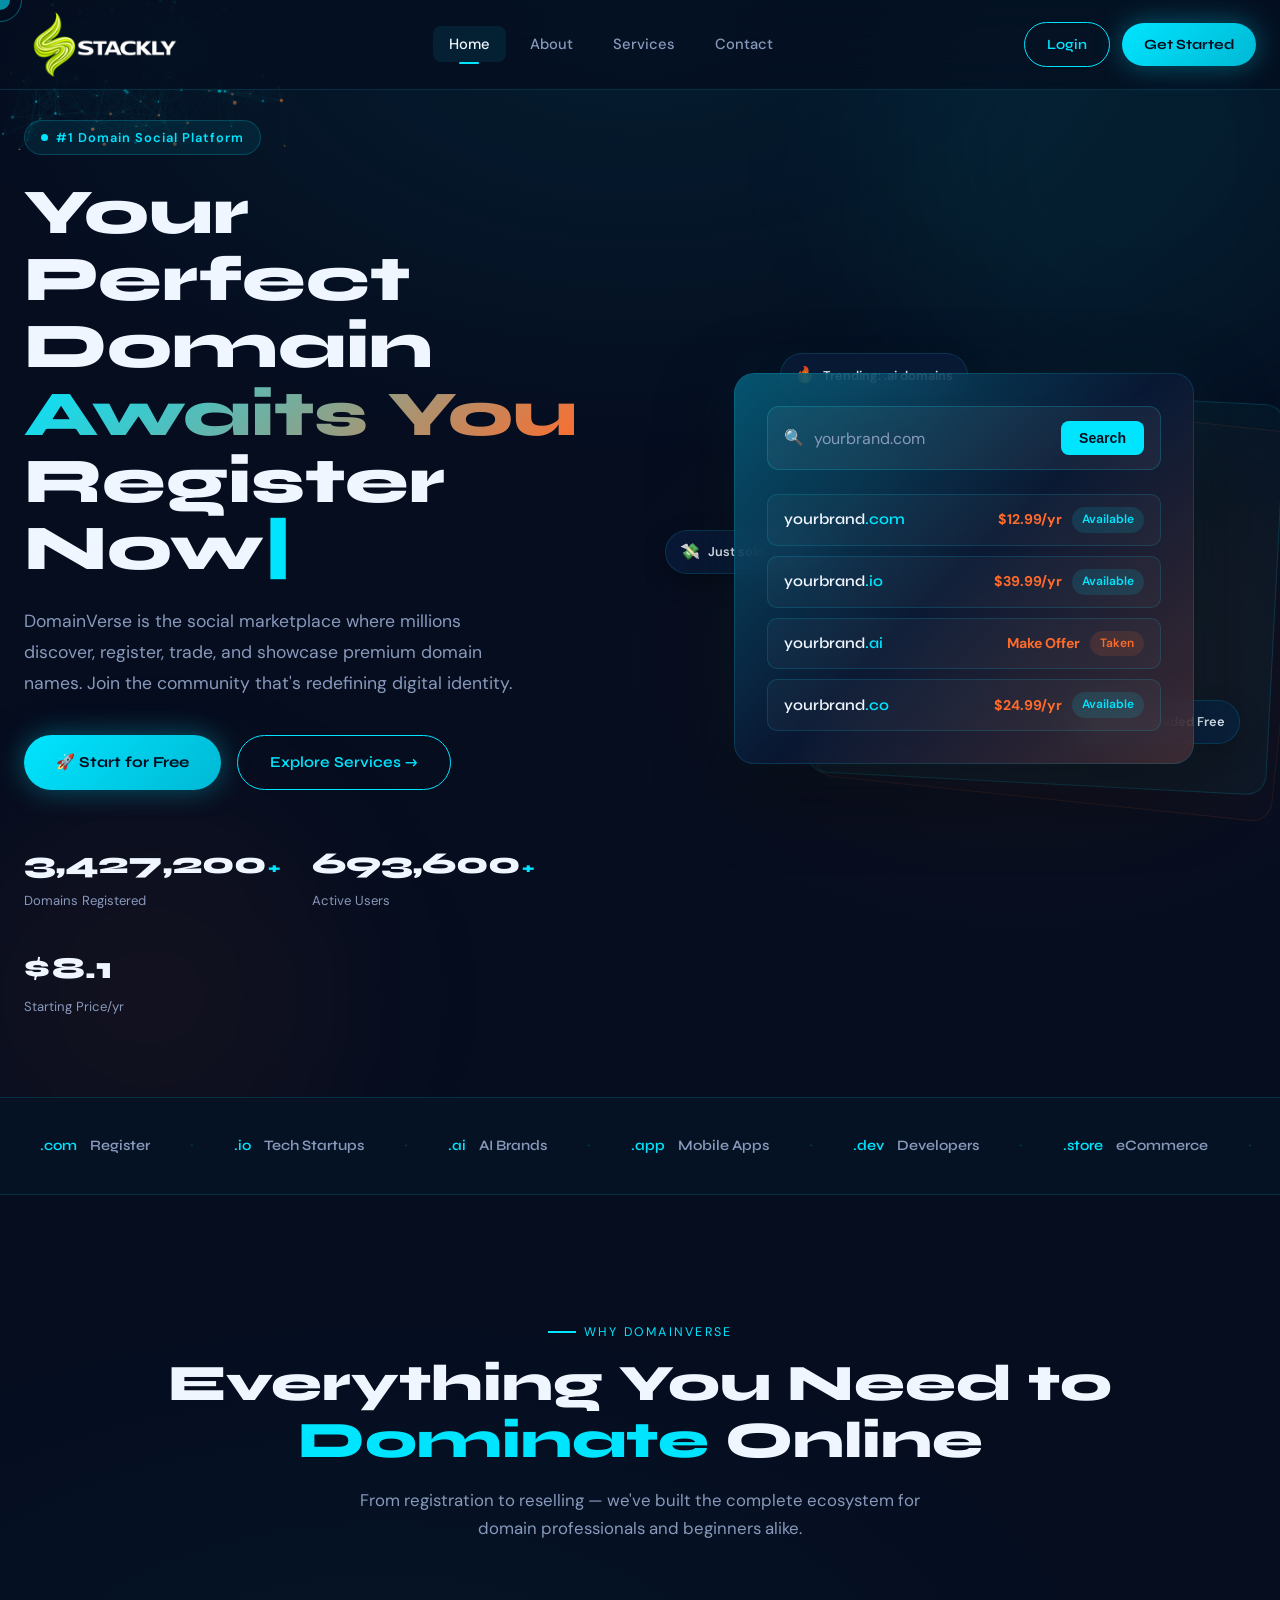
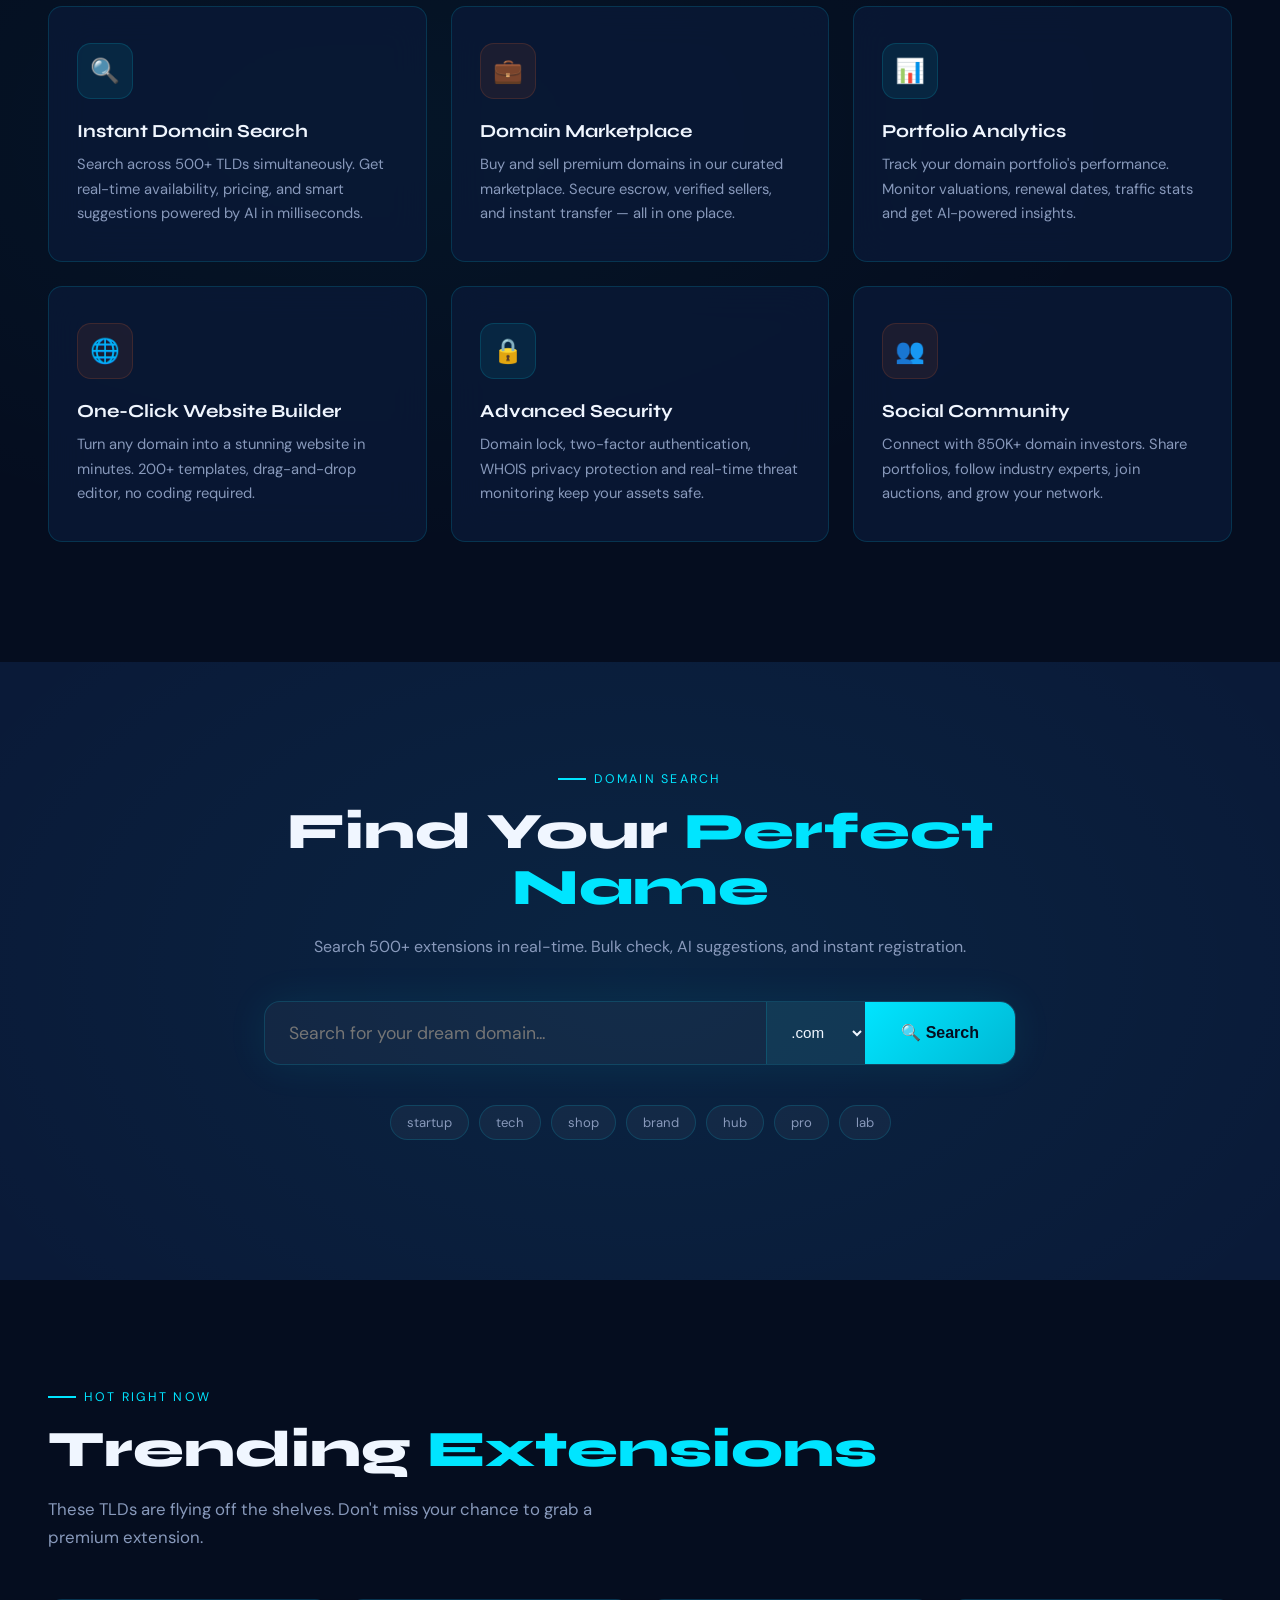
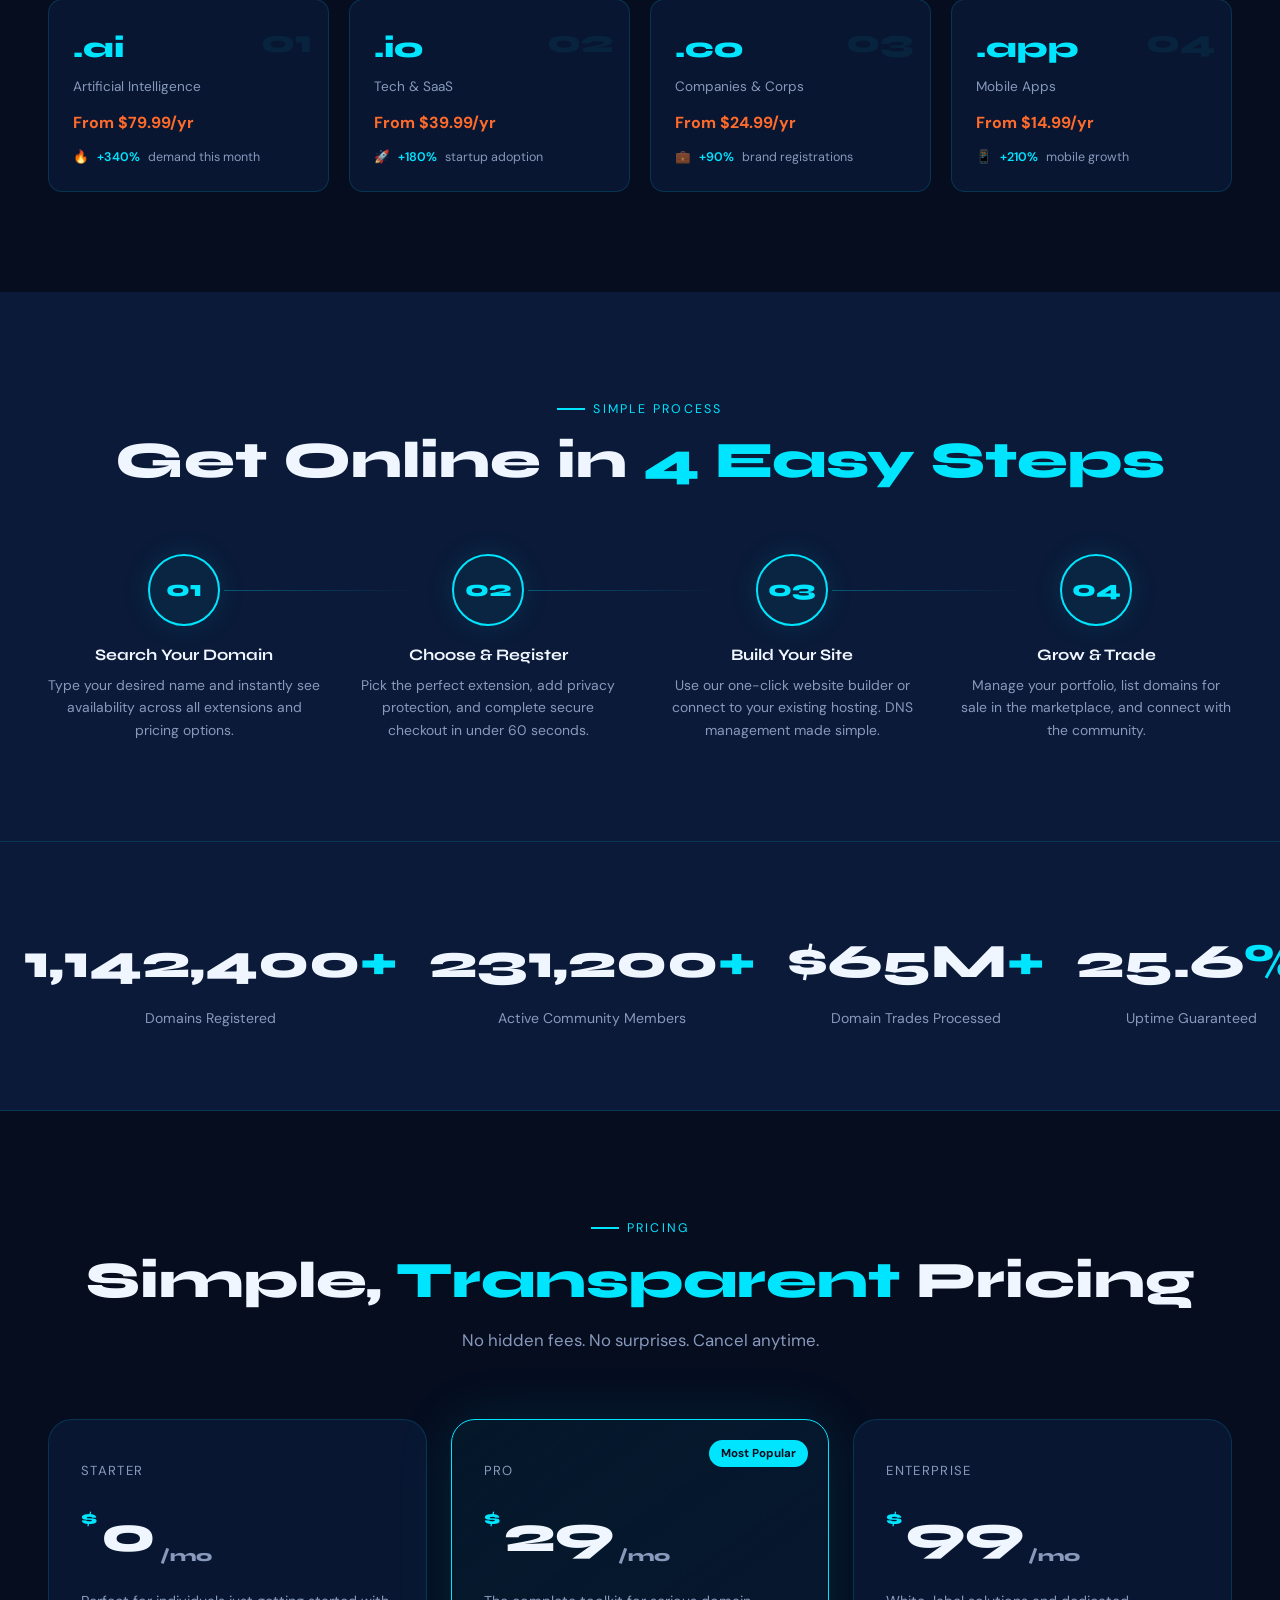
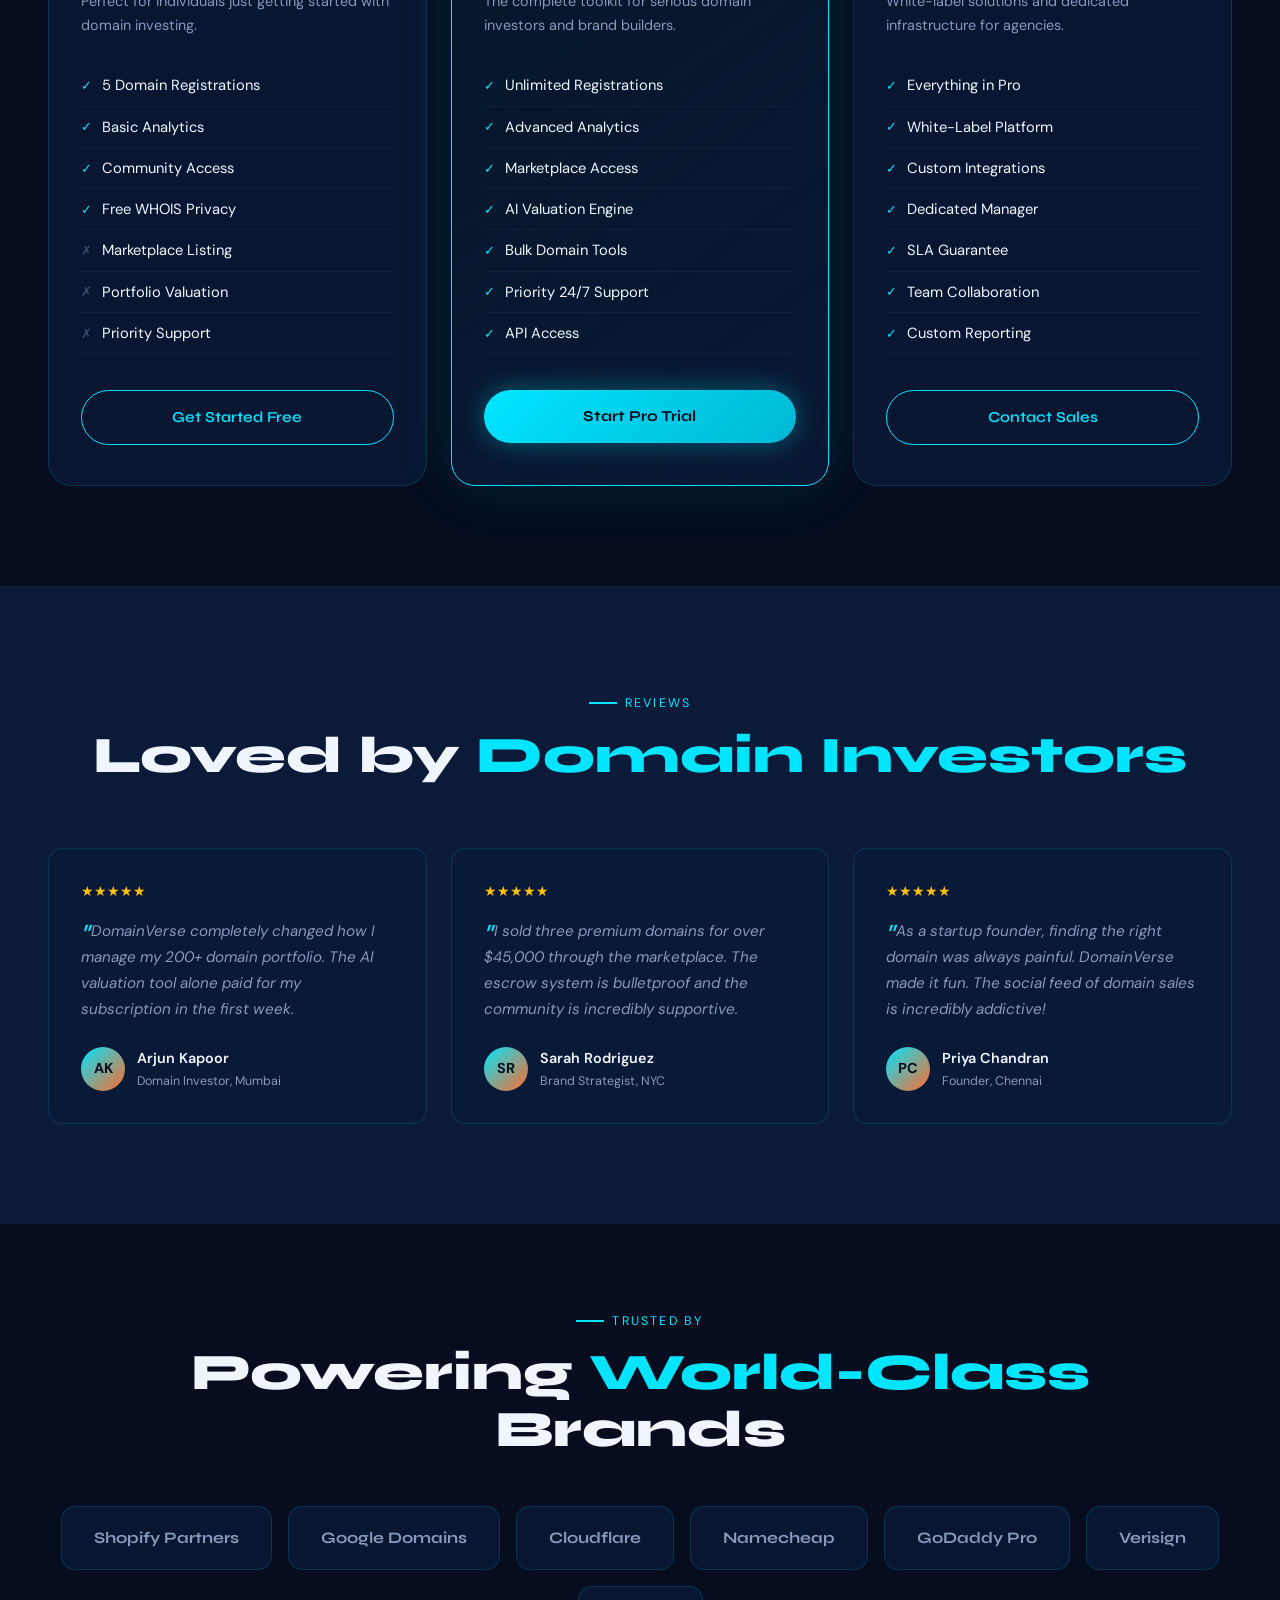
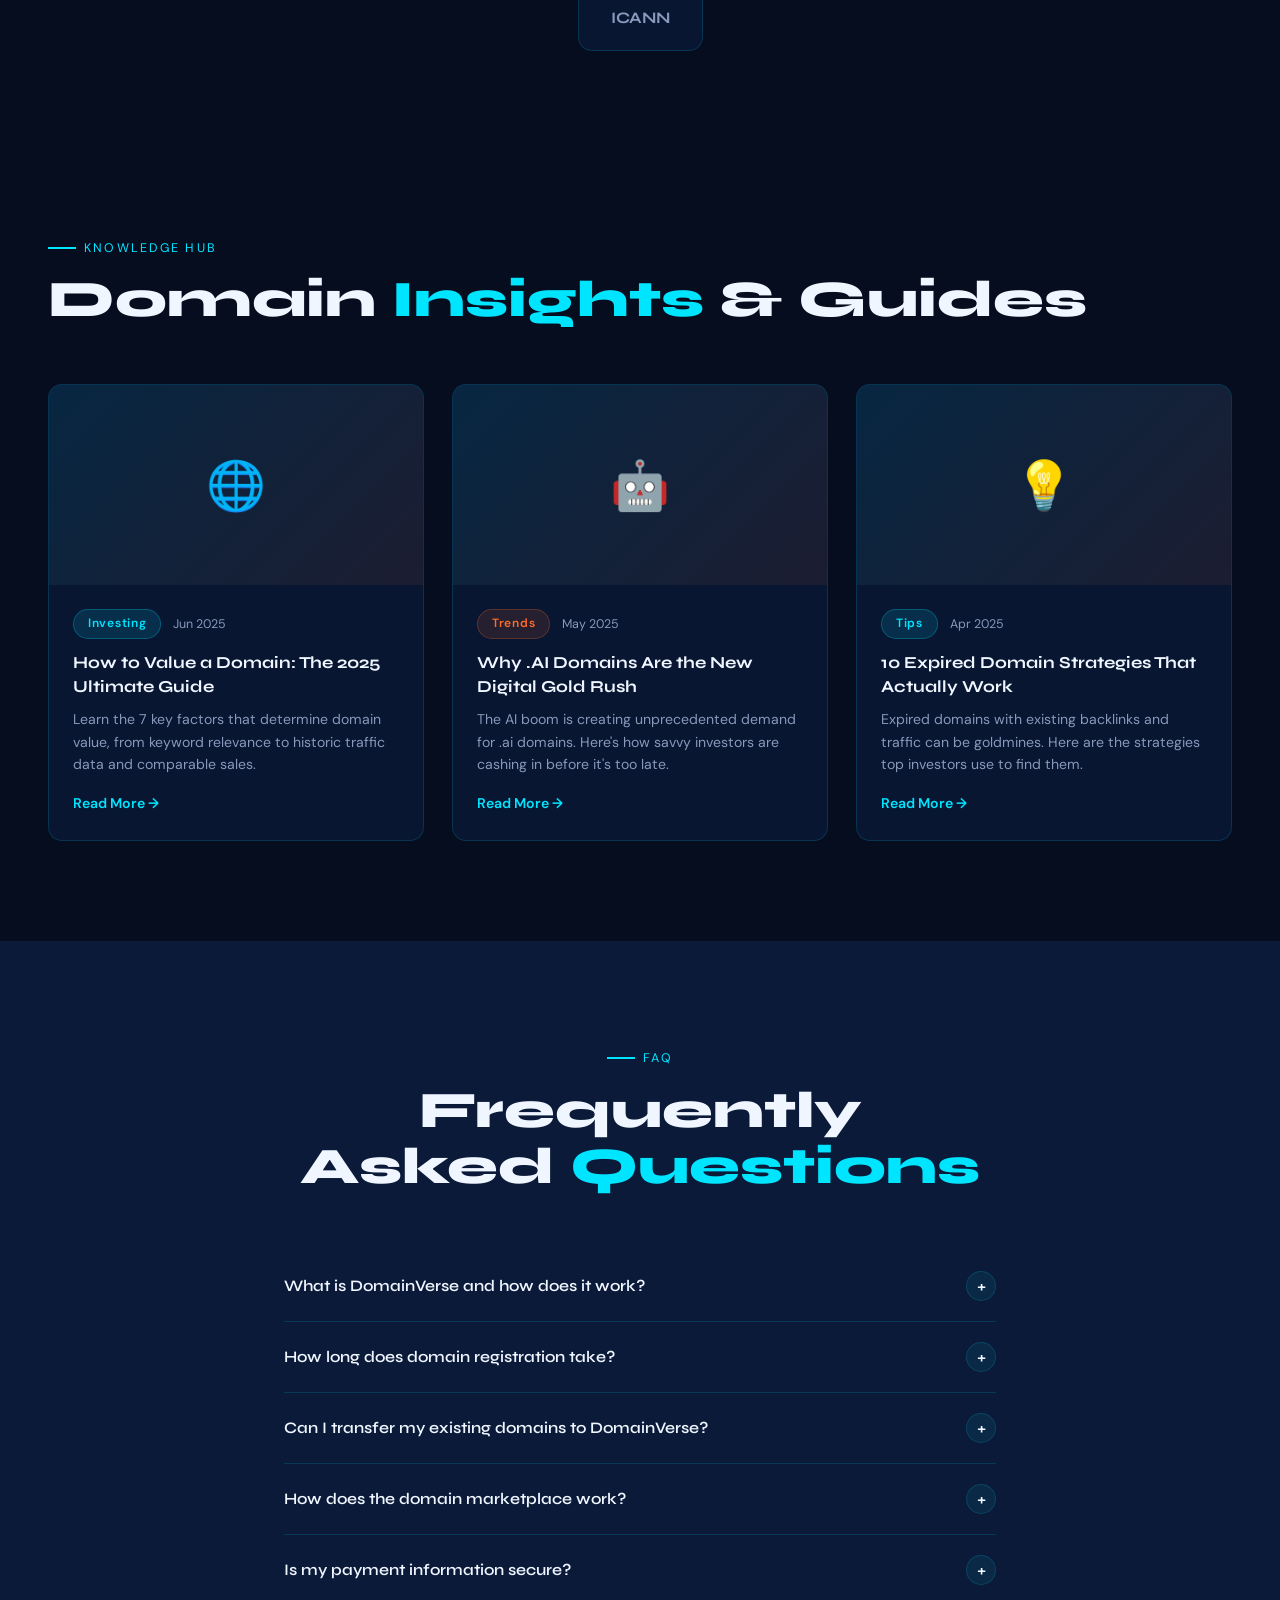
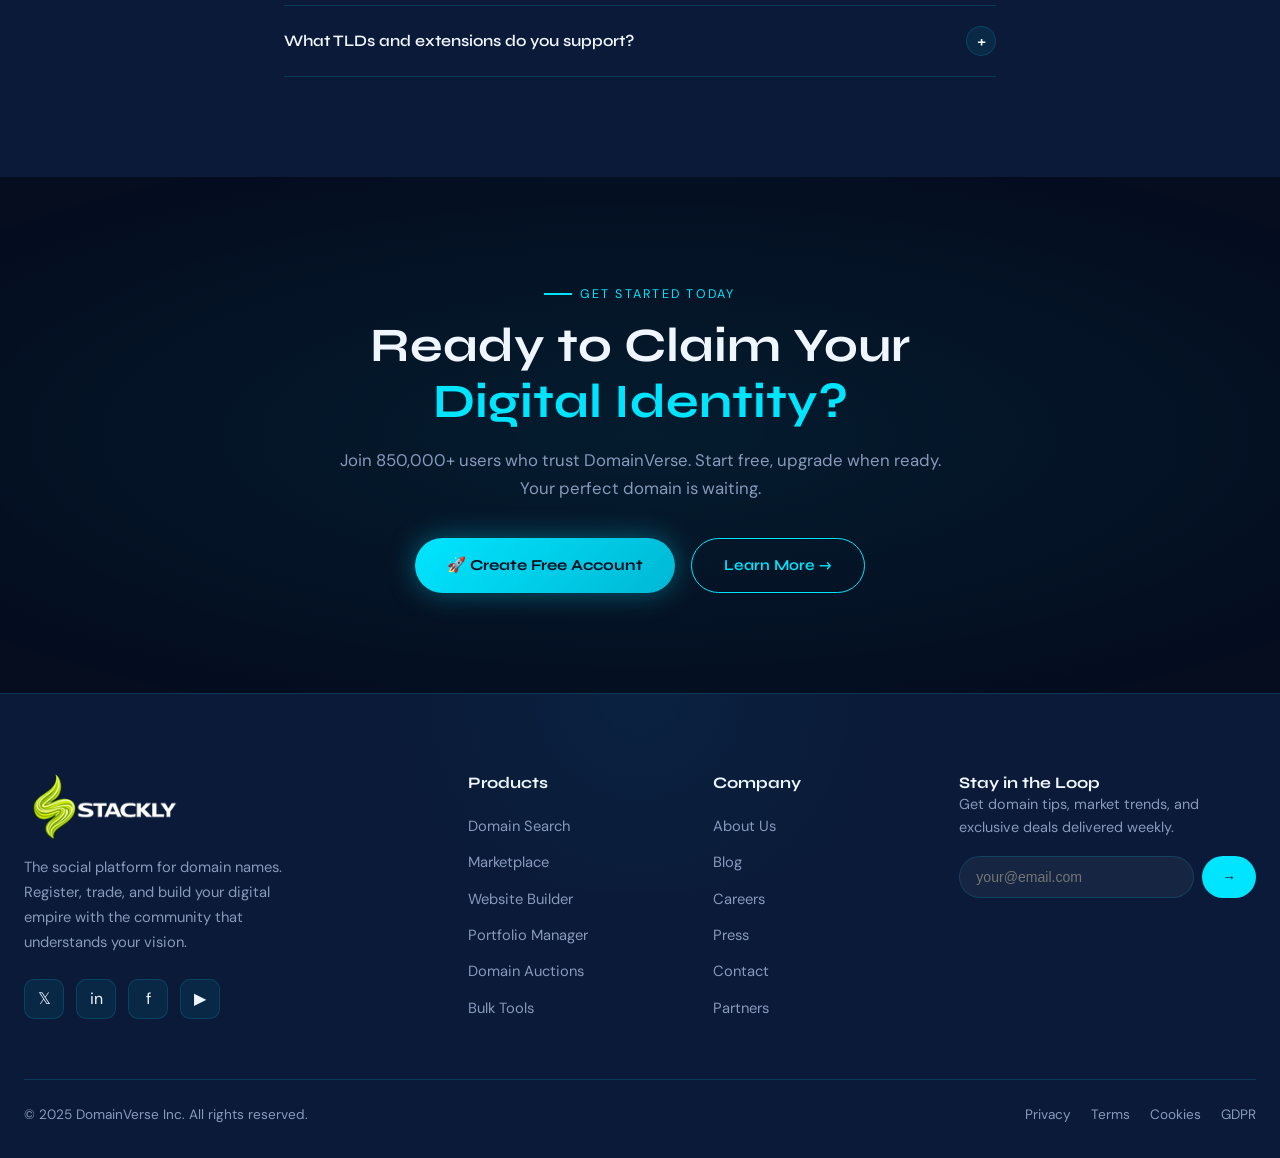
==== commit 0a901dbc: "ddd" ====
--- a/index.html
+++ b/index.html
@@ -17,7 +17,7 @@
 <nav class="navbar">
   <div class="nav-inner">
     <a href="index.html" class="nav-logo">
-   <img src="assets/stack logo.png" alt="DomainVerse Logo" class="logo-icon" />
+   <img src="assets/logo-new.webp" alt="DomainVerse Logo" class="logo-icon" />
     
     </a>
     <ul class="nav-links">
@@ -359,7 +359,7 @@
           <li><span class="cross">✗</span> Portfolio Valuation</li>
           <li><span class="cross">✗</span> Priority Support</li>
         </ul>
-        <a href="signup.html" class="btn btn-outline" style="width:100%;justify-content:center">Get Started Free</a>
+        <a href="404.html" class="btn btn-outline" style="width:100%;justify-content:center">Get Started Free</a>
       </div>
       <div class="pricing-card featured reveal delay-2">
         <span class="pricing-popular">Most Popular</span>
@@ -375,7 +375,7 @@
           <li><span class="check">✓</span> Priority 24/7 Support</li>
           <li><span class="check">✓</span> API Access</li>
         </ul>
-        <a href="signup.html" class="btn btn-primary" style="width:100%;justify-content:center">Start Pro Trial</a>
+        <a href="404.html" class="btn btn-primary" style="width:100%;justify-content:center">Start Pro Trial</a>
       </div>
       <div class="pricing-card reveal delay-3">
         <p class="pricing-plan">Enterprise</p>
@@ -390,7 +390,7 @@
           <li><span class="check">✓</span> Team Collaboration</li>
           <li><span class="check">✓</span> Custom Reporting</li>
         </ul>
-        <a href="contact.html" class="btn btn-outline" style="width:100%;justify-content:center">Contact Sales</a>
+        <a href="404.html" class="btn btn-outline" style="width:100%;justify-content:center">Contact Sales</a>
       </div>
     </div>
   </div>
@@ -473,7 +473,7 @@
           </div>
           <h3>How to Value a Domain: The 2025 Ultimate Guide</h3>
           <p>Learn the 7 key factors that determine domain value, from keyword relevance to historic traffic data and comparable sales.</p>
-          <a href="#" class="blog-link">Read More →</a>
+          <a href="404.html" class="blog-link">Read More →</a>
         </div>
       </div>
       <div class="blog-card reveal delay-2">
@@ -485,7 +485,7 @@
           </div>
           <h3>Why .AI Domains Are the New Digital Gold Rush</h3>
           <p>The AI boom is creating unprecedented demand for .ai domains. Here's how savvy investors are cashing in before it's too late.</p>
-          <a href="#" class="blog-link">Read More →</a>
+          <a href="404.html" class="blog-link">Read More →</a>
         </div>
       </div>
       <div class="blog-card reveal delay-3">
@@ -497,7 +497,7 @@
           </div>
           <h3>10 Expired Domain Strategies That Actually Work</h3>
           <p>Expired domains with existing backlinks and traffic can be goldmines. Here are the strategies top investors use to find them.</p>
-          <a href="#" class="blog-link">Read More →</a>
+          <a href="404.html" class="blog-link">Read More →</a>
         </div>
       </div>
     </div>
@@ -576,7 +576,7 @@
   <div class="footer-grid">
     <div class="footer-brand">
  <a href="index.html" class="nav-logo">
-   <img src="assets/stack logo.png" alt="DomainVerse Logo" class="logo-icon" />
+   <img src="assets/logo-new.webp" alt="DomainVerse Logo" class="logo-icon" />
     
     </a>
       <p>The social platform for domain names. Register, trade, and build your digital empire with the community that understands your vision.</p>
@@ -585,7 +585,6 @@
         <a href="404.html" class="social-icon">in</a>
         <a href="404.html" class="social-icon">f</a>
         <a href="404.html" class="social-icon">▶</a>
-        <a href="404.html" class="social-icon">📷</a>
       </div>
     </div>
     <div class="footer-col">
--- a/global.css
+++ b/global.css
@@ -161,7 +161,7 @@
 ═══════════════════════════════ */
 .navbar {
   position: fixed; top: 0; left: 0; right: 0; z-index: 1000;
-  padding: 0 24px; height: 70px;
+  padding: 0 24px; height: 90px;
   display: flex; align-items: center;
   background: rgba(5,13,31,0.7);
   backdrop-filter: blur(24px);
@@ -231,7 +231,7 @@
 /* ── Mobile nav ── */
 .mobile-nav {
   display: none; position: fixed;
-  top: 70px; left: 0; right: 0; bottom: 0;
+  top: 90px; left: 0; right: 0; bottom: 0;
   background: rgba(5,13,31,0.98);
   backdrop-filter: blur(24px);
   z-index: 999; flex-direction: column;
@@ -503,4 +503,64 @@
   .logo-icon{
     height: 35px;
   }
+}
+/* Mobile Fix */
+@media screen and (max-width: 768px) {
+
+    html,
+    body {
+        width: 100%;
+        overflow-x: hidden;
+    }
+
+    * {
+        max-width: 100%;
+        box-sizing: border-box;
+    }
+
+    img,
+    video,
+    iframe {
+        max-width: 100%;
+        height: auto;
+        display: block;
+    }
+
+    .container,
+    .wrapper,
+    .section,
+    .row {
+        width: 100% !important;
+        max-width: 100% !important;
+        padding-left: 15px;
+        padding-right: 15px;
+    }
+
+    /* Fix flex layouts */
+    .flex,
+    .d-flex {
+        flex-wrap: wrap;
+    }
+
+    /* Fix grid layouts */
+    .grid {
+        grid-template-columns: 1fr !important;
+    }
+
+    /* Prevent long text from causing overflow */
+    h1, h2, h3, h4, h5, h6, p, span, a {
+        word-wrap: break-word;
+        overflow-wrap: break-word;
+    }
+
+    /* Remove accidental horizontal movement */
+    [style*="translateX"],
+    [style*="left:"],
+    [style*="right:"] {
+        max-width: 100%;
+    }
+}
+html,
+body {
+    overflow-x: hidden;
 }
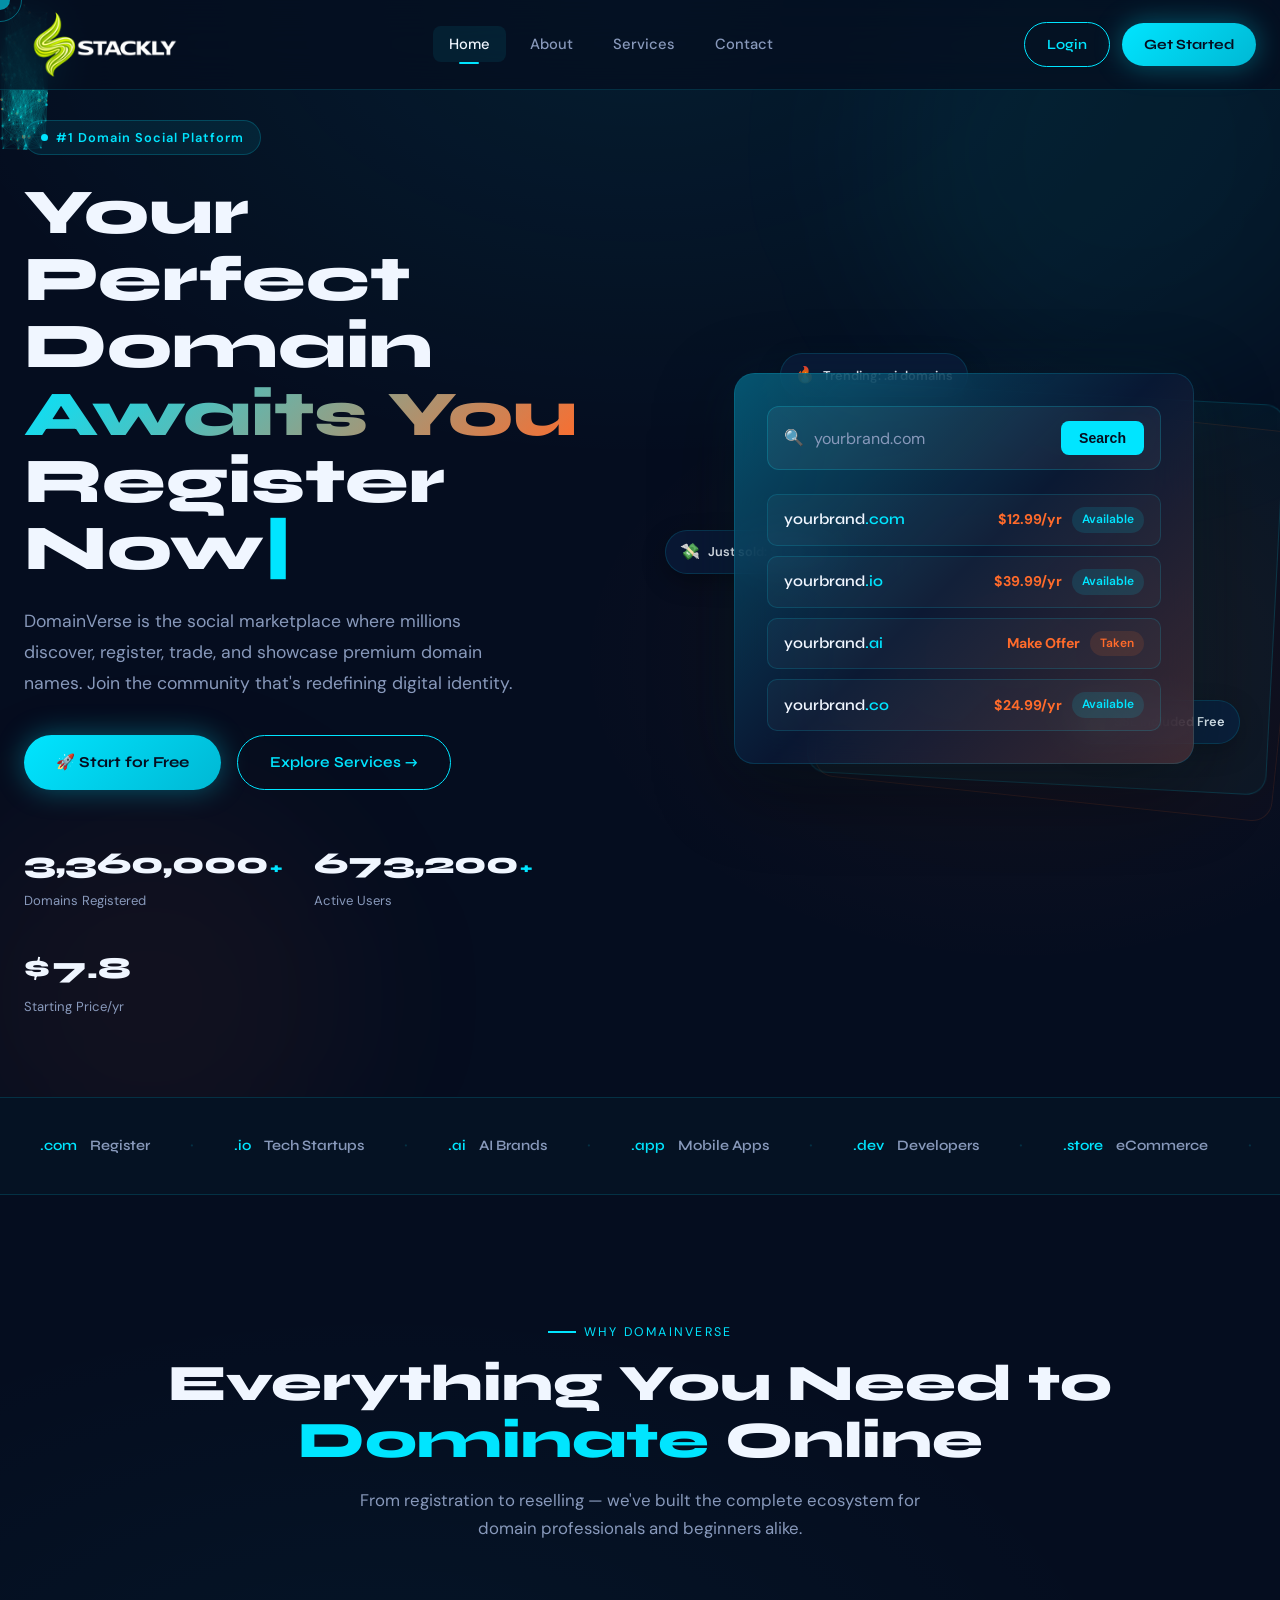
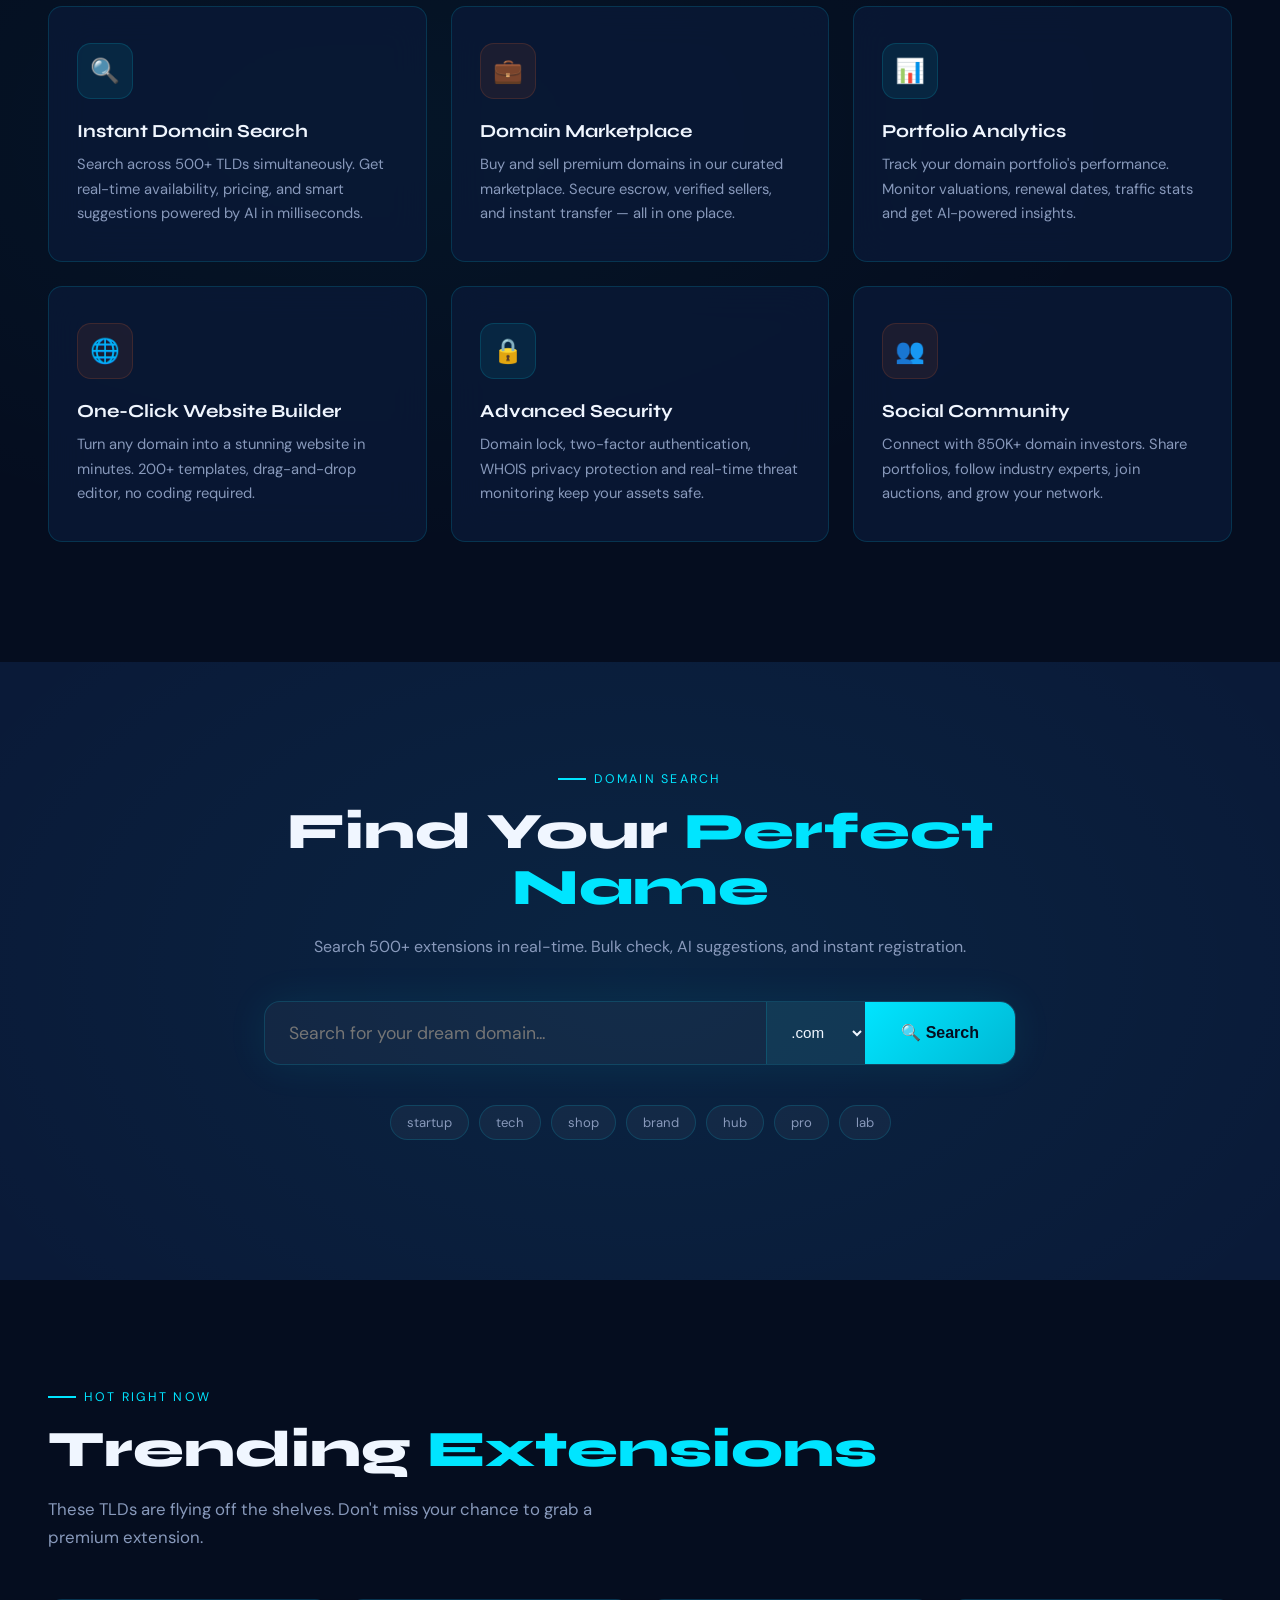
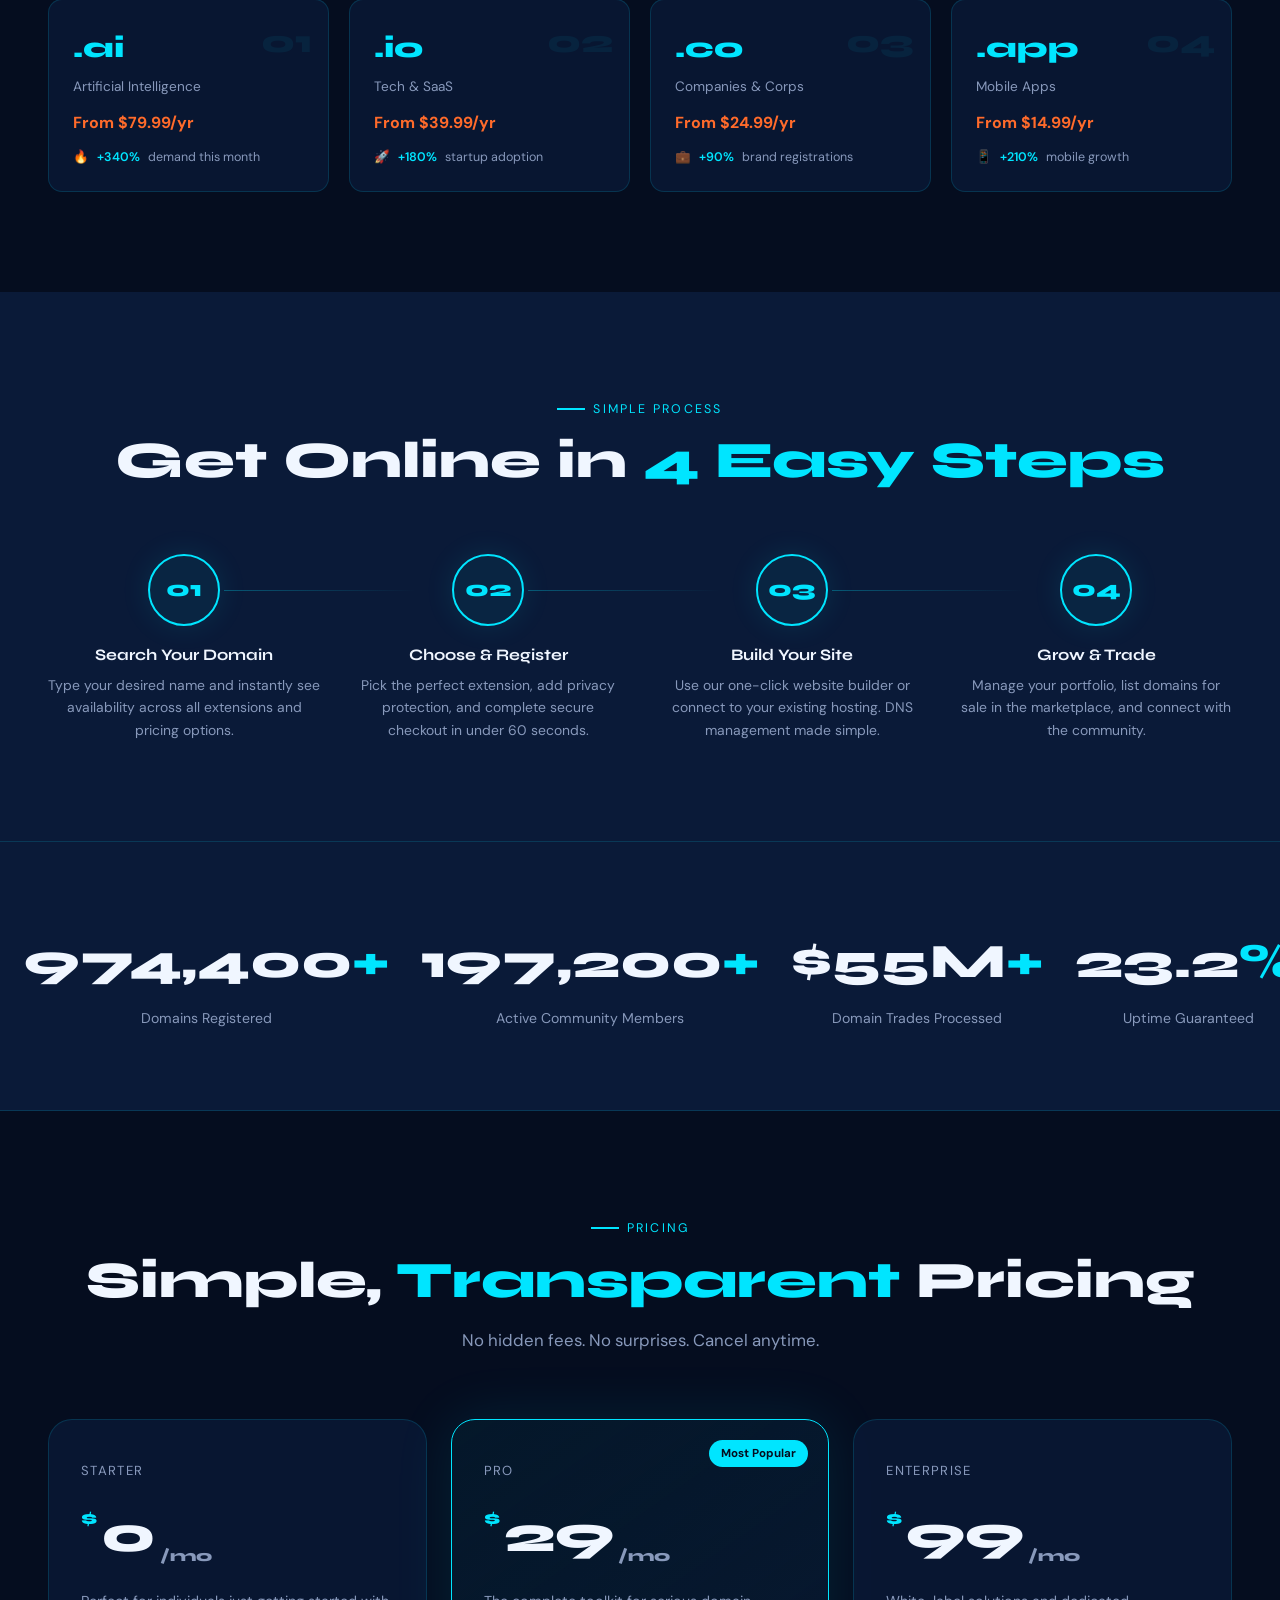
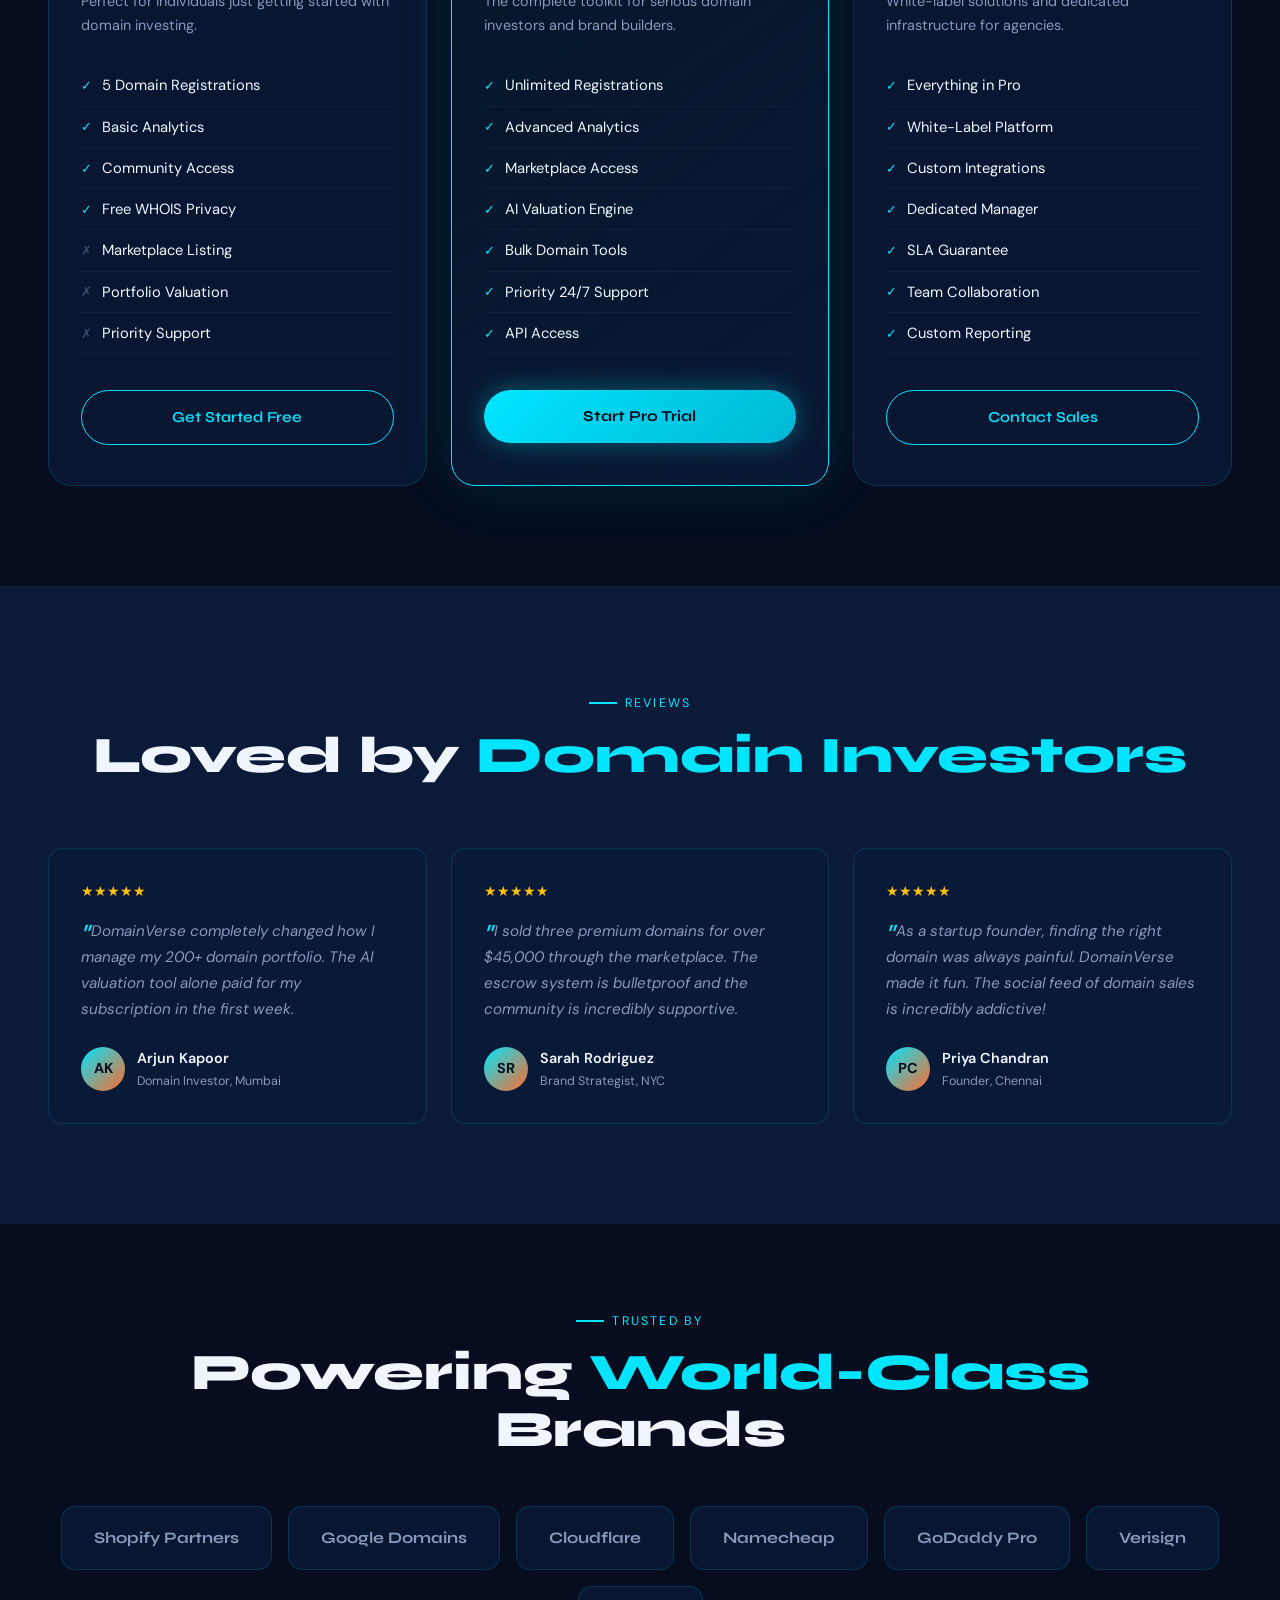
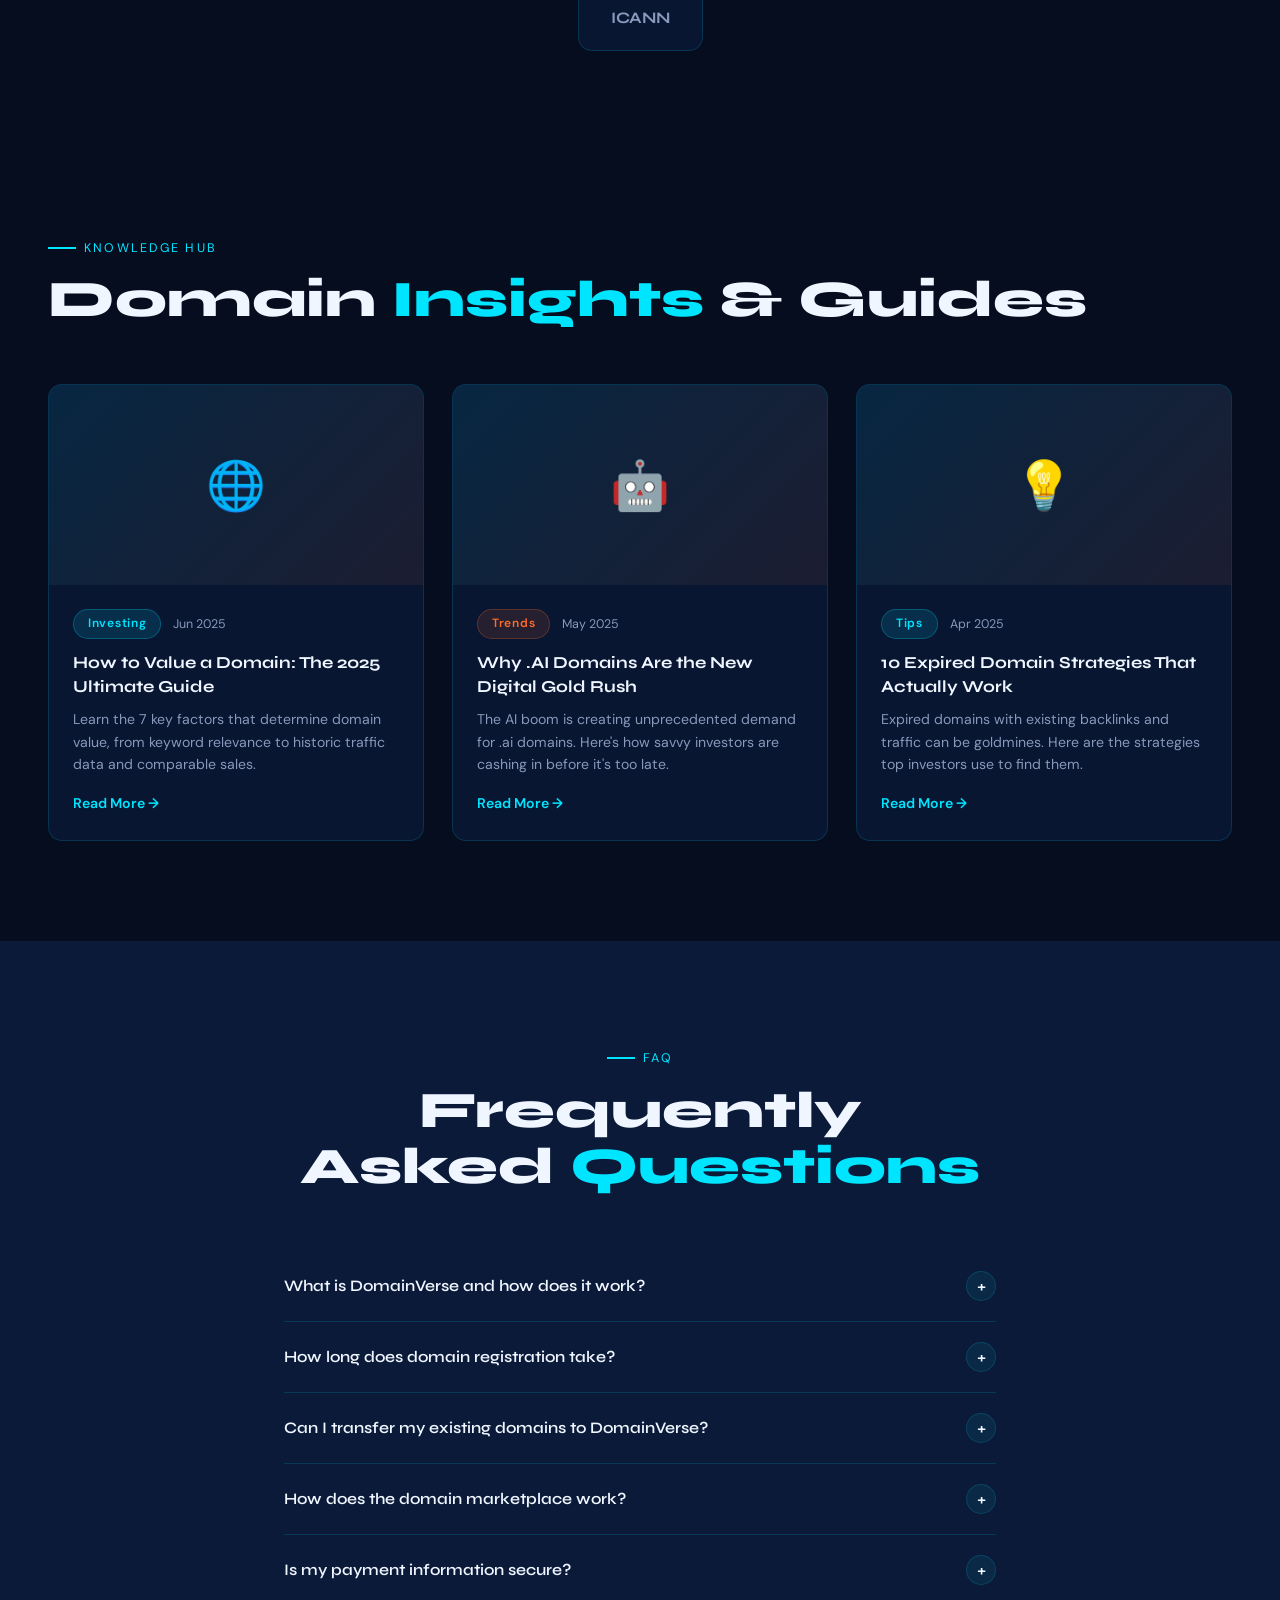
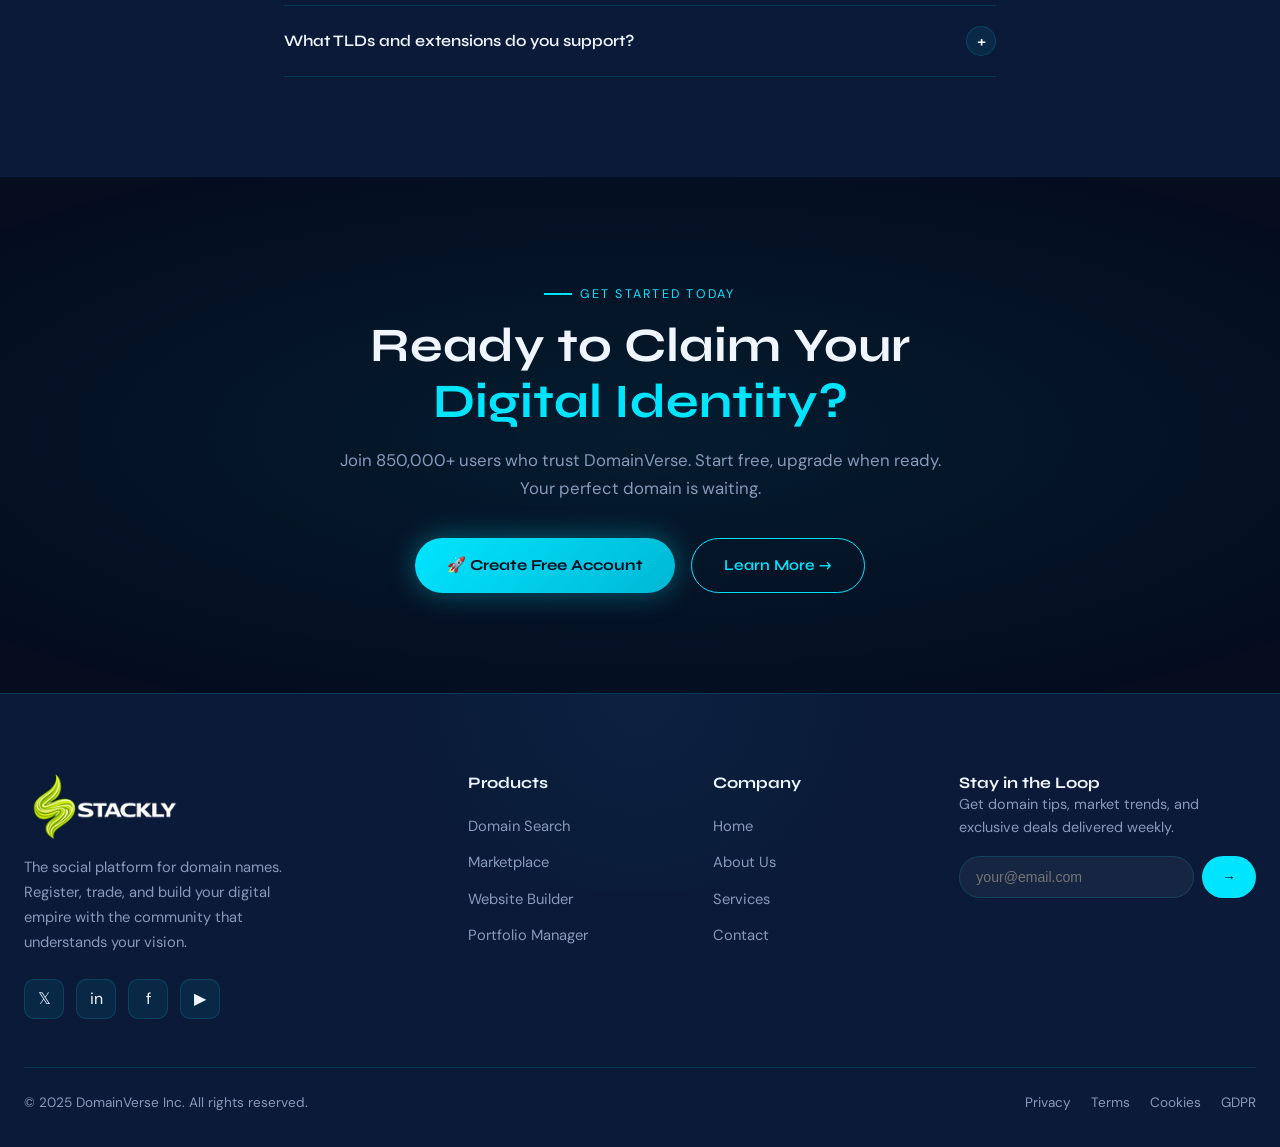
==== commit 8a621c91: "fff" ====
--- a/index.html
+++ b/index.html
@@ -66,8 +66,8 @@
       </h1>
       <p class="hero-desc">DomainVerse is the social marketplace where millions discover, register, trade, and showcase premium domain names. Join the community that's redefining digital identity.</p>
       <div class="hero-cta">
-        <a href="signup.html" class="btn btn-primary">🚀 Start for Free</a>
-        <a href="services.html" class="btn btn-outline">Explore Services →</a>
+        <a href="404.html" class="btn btn-primary">🚀 Start for Free</a>
+        <a href="404.html" class="btn btn-outline">Explore Services →</a>
       </div>
       <div class="hero-stats">
         <div class="hero-stat-item">
@@ -594,19 +594,16 @@
         <li><a href="404.html">Marketplace</a></li>
         <li><a href="404.html">Website Builder</a></li>
         <li><a href="404.html">Portfolio Manager</a></li>
-        <li><a href="404.html">Domain Auctions</a></li>
-        <li><a href="404.html">Bulk Tools</a></li>
+       
       </ul>
     </div>
     <div class="footer-col">
       <h4>Company</h4>
       <ul>
+        <li><a href="index.html">Home</a></li>
         <li><a href="about.html">About Us</a></li>
-        <li><a href="404.html">Blog</a></li>
-        <li><a href="404.html">Careers</a></li>
-        <li><a href="404.html">Press</a></li>
+        <li><a href="service.html">Services</a></li>
         <li><a href="contact.html">Contact</a></li>
-        <li><a href="404.html">Partners</a></li>
       </ul>
     </div>
     <div class="footer-newsletter">
